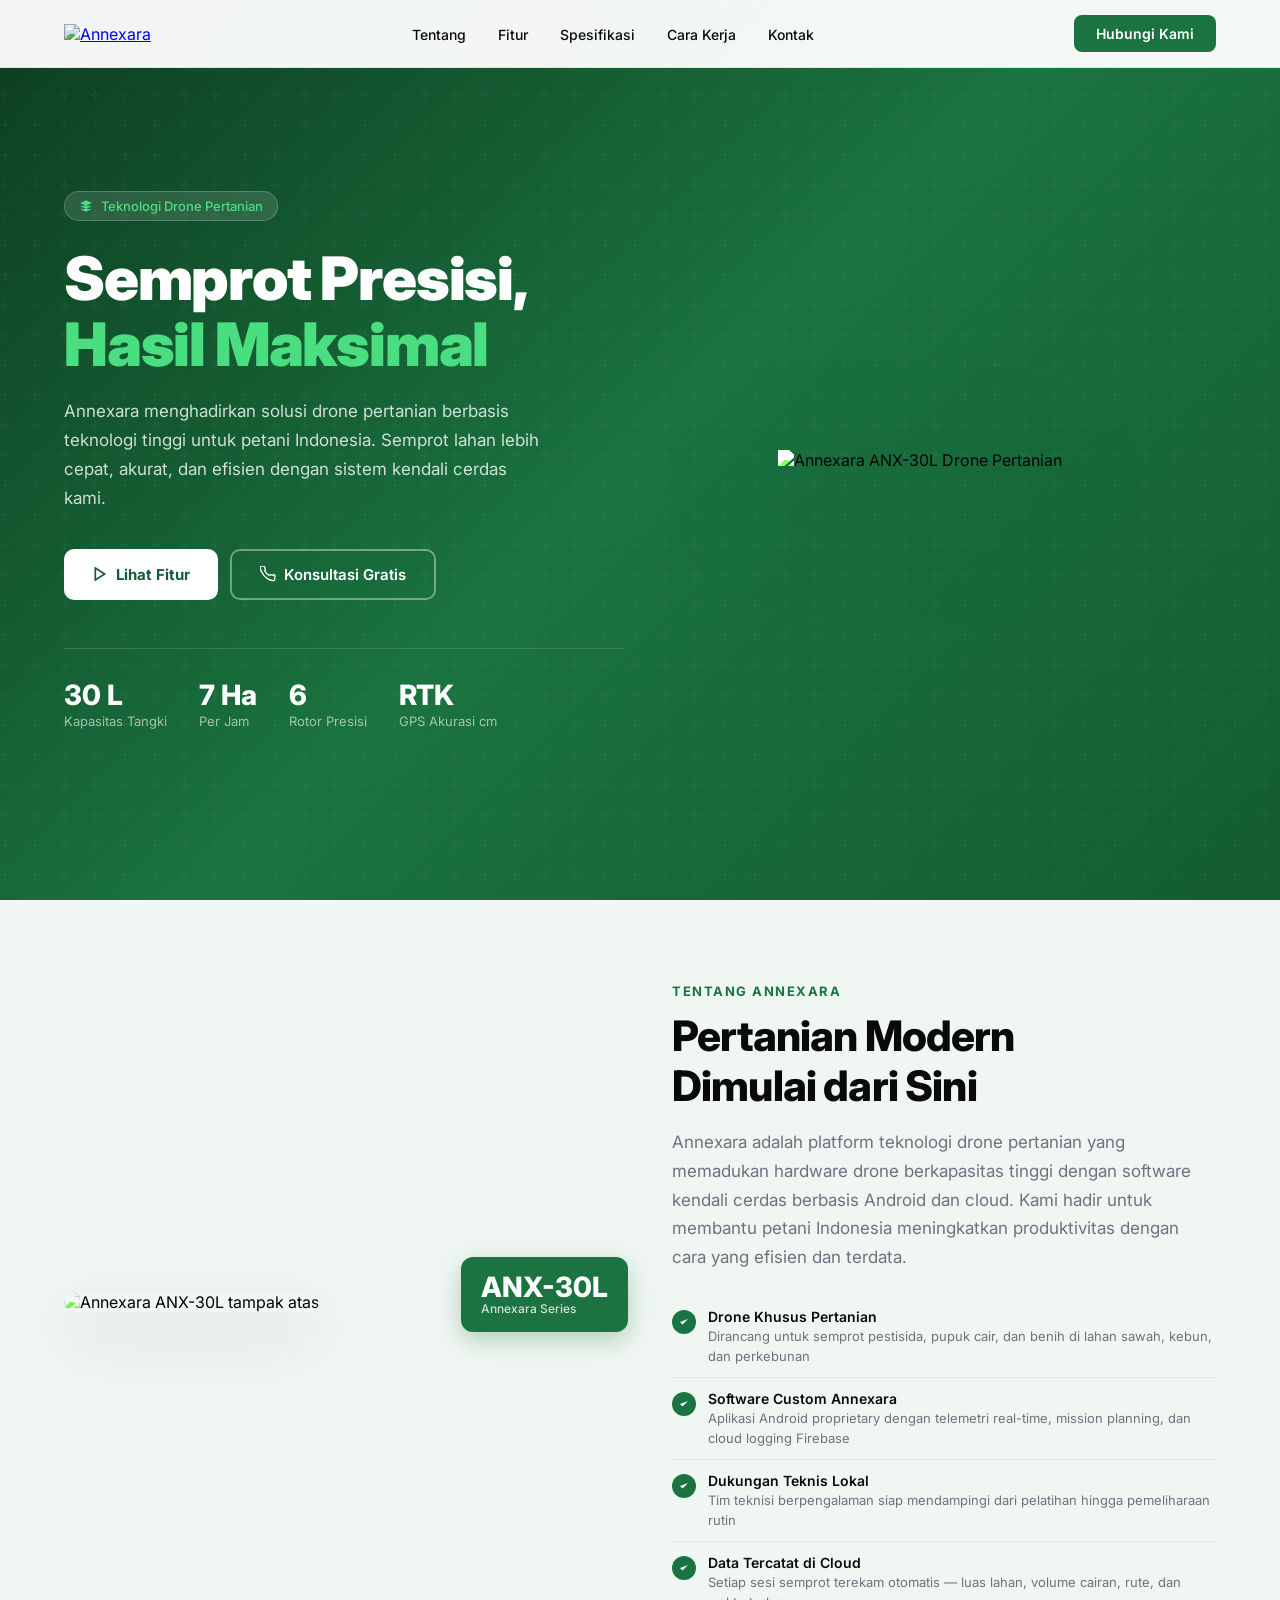
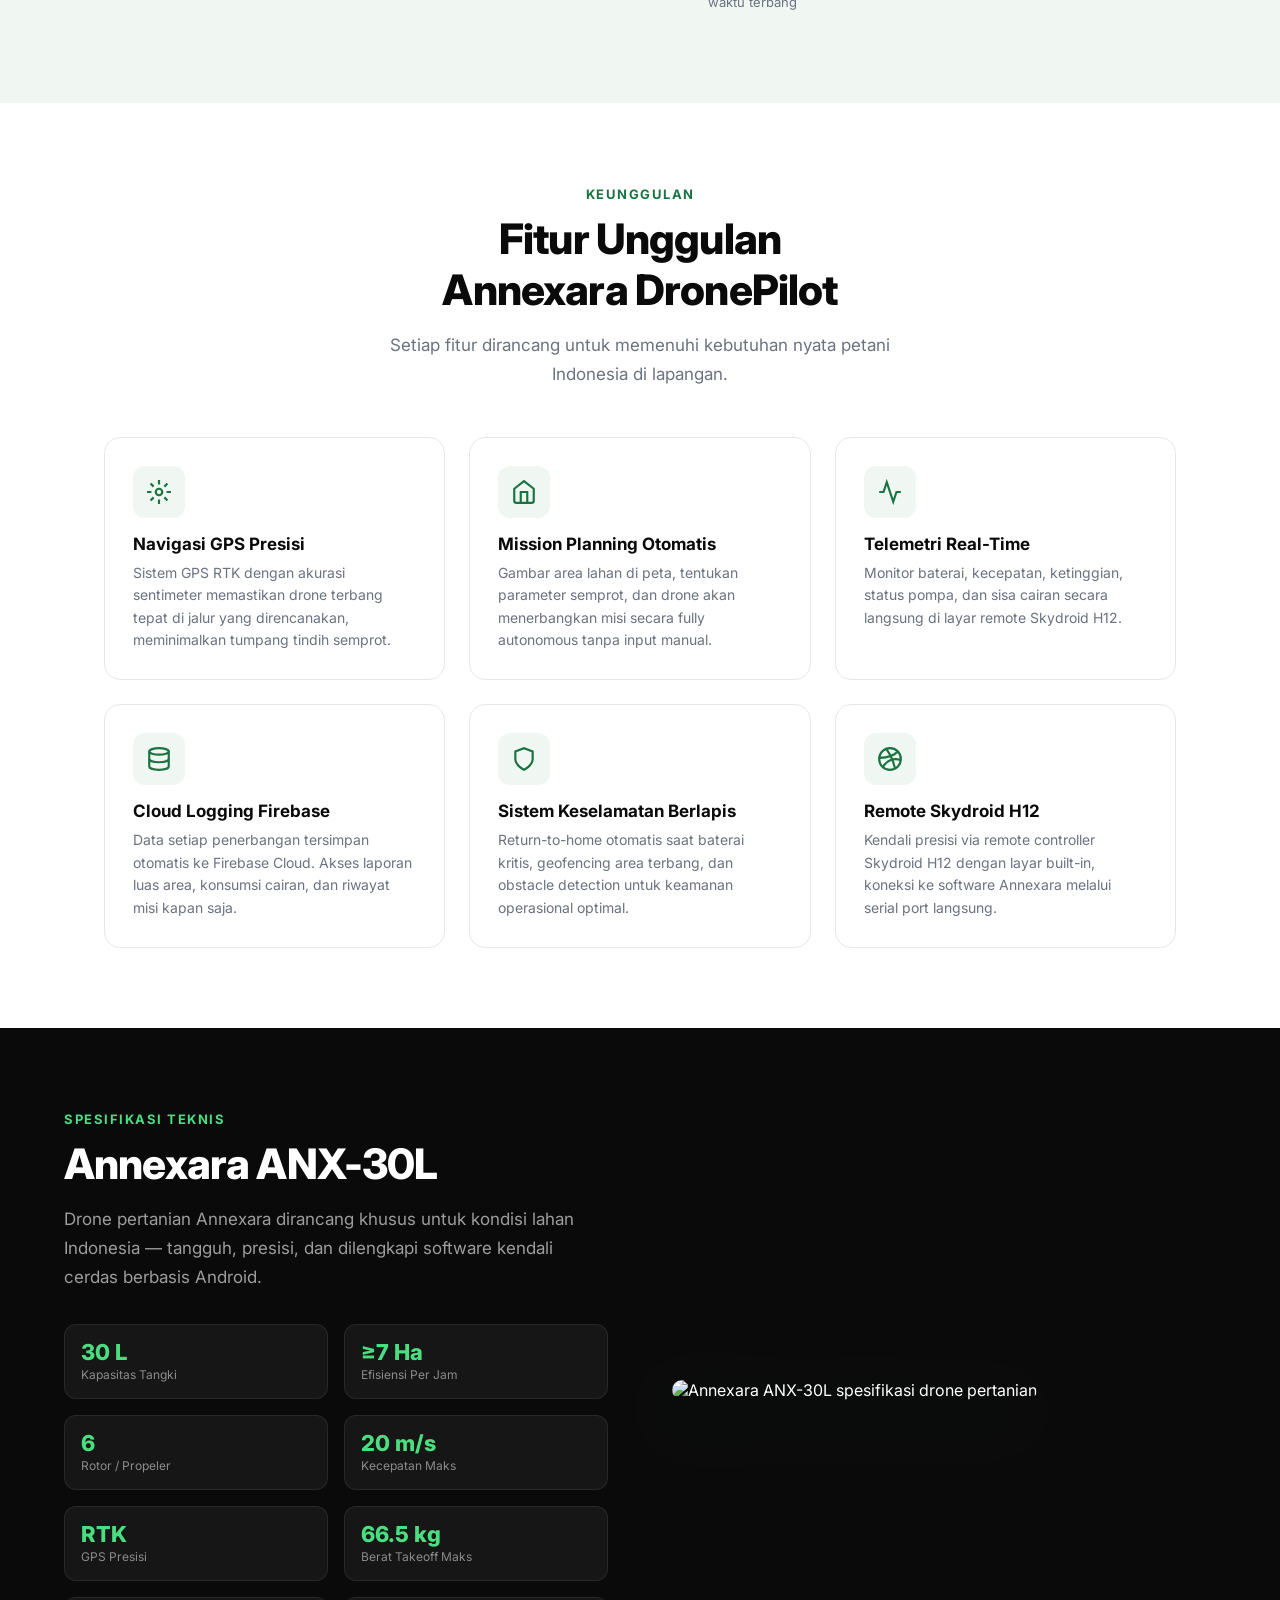
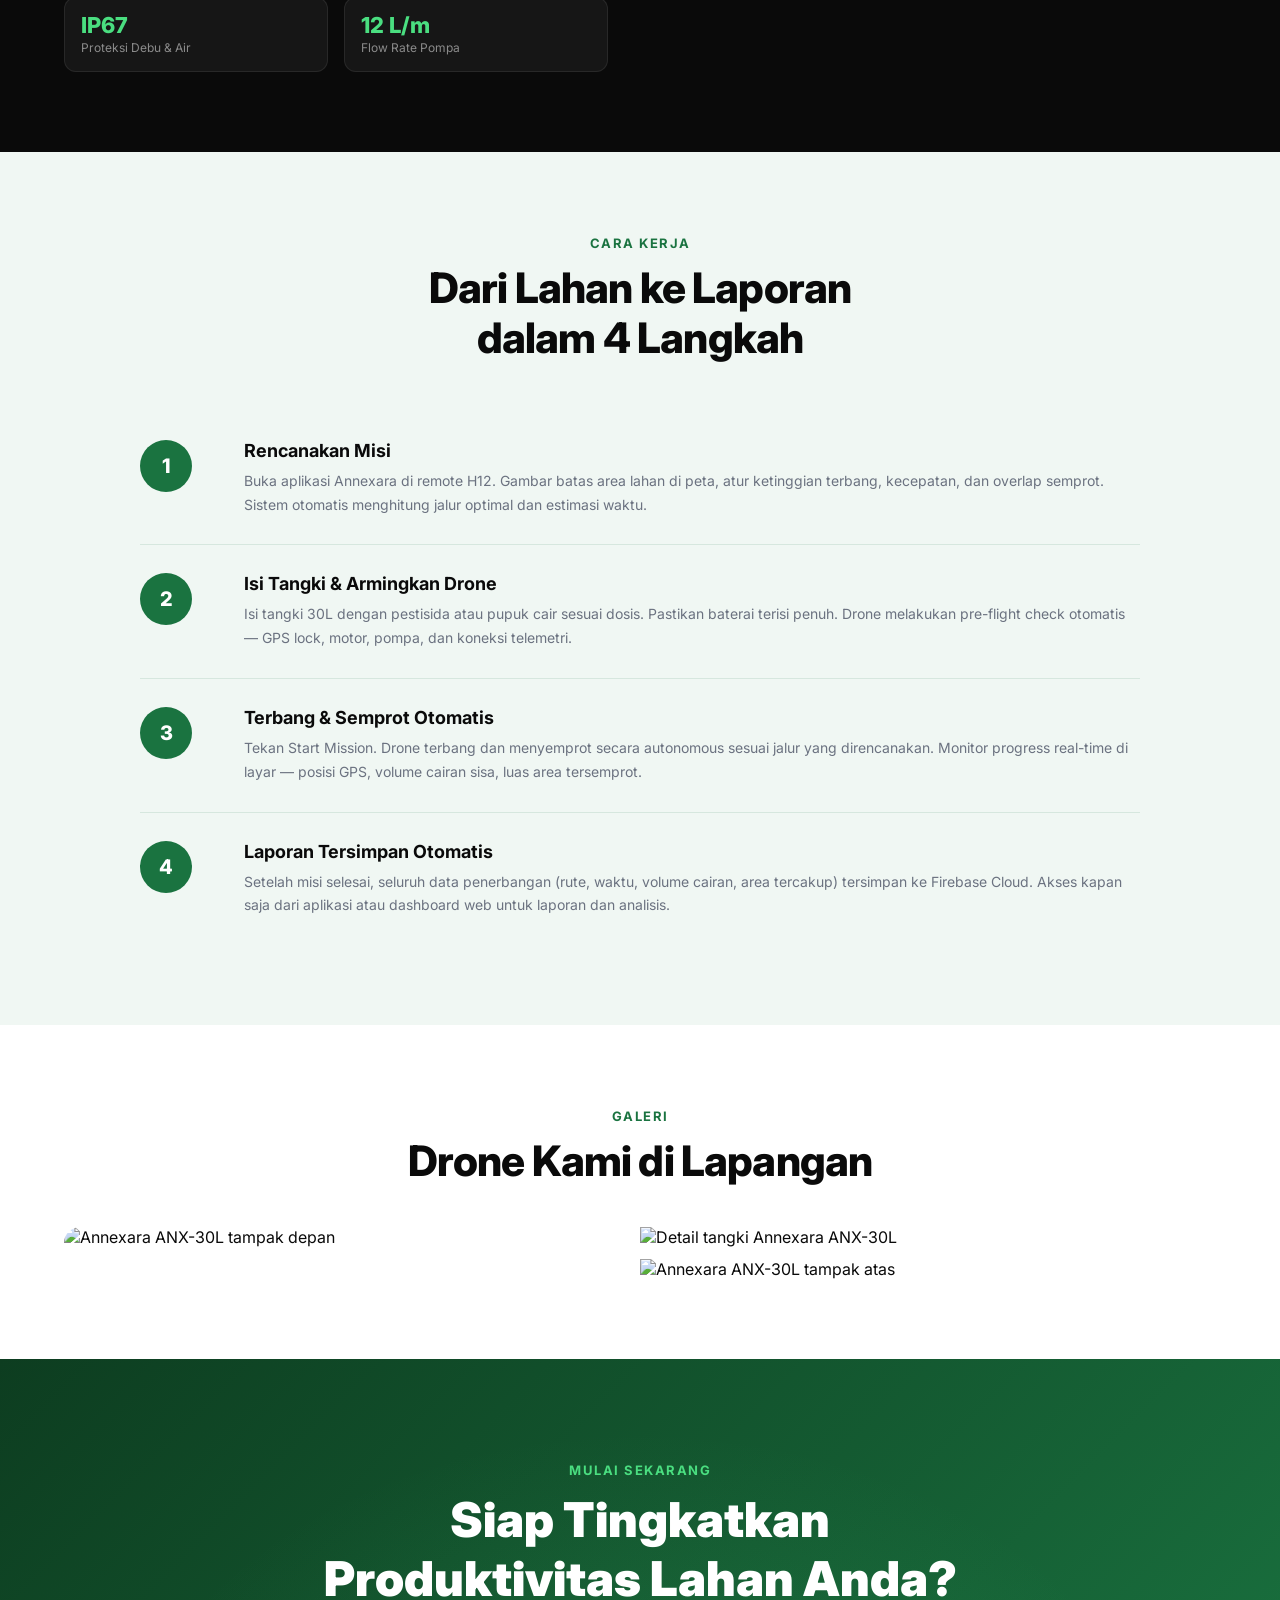
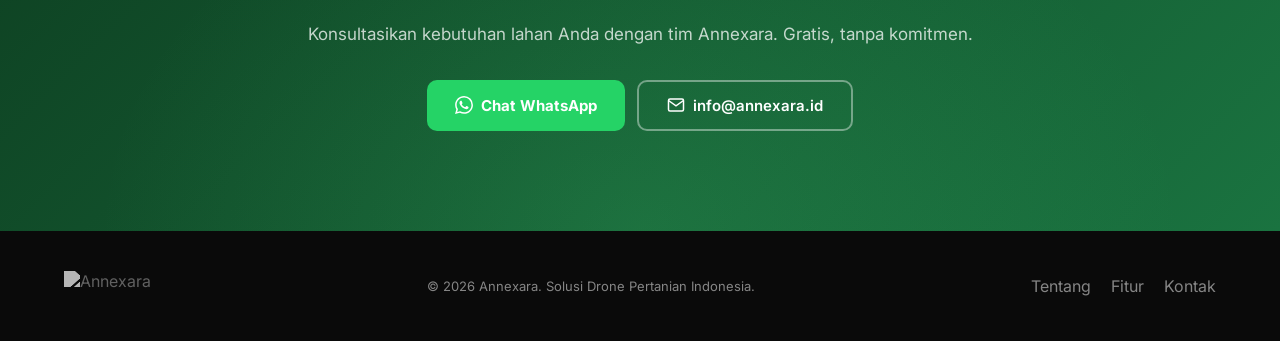
==== index.html @ 17124e2c "Fix nav dark bug, brighten drone image for better blend result" ====
<!DOCTYPE html>
<html lang="id">
<head>
  <meta charset="UTF-8">
  <meta name="viewport" content="width=device-width, initial-scale=1.0">
  <title>Annexara — Drone Pertanian Presisi untuk Indonesia | ANX-30L</title>
  <meta name="description" content="Annexara menyediakan drone pertanian presisi ANX-30L — semprot pestisida & pupuk 7 Ha/jam, GPS RTK akurasi cm, cloud logging otomatis. Solusi modern untuk petani Indonesia.">
  <meta name="keywords" content="drone pertanian, drone semprot, drone agriculture, drone pestisida, drone pupuk, pertanian modern, drone sawah, drone Indonesia, annexara, ANX-30L">
  <meta name="robots" content="index, follow">
  <meta name="author" content="Annexara">
  <link rel="canonical" href="https://annexara.id/">

  <!-- Favicon -->
  <link rel="icon" href="data:image/svg+xml,<svg xmlns='http://www.w3.org/2000/svg' viewBox='0 0 32 32'><rect width='32' height='32' rx='6' fill='%231a7340'/><text x='16' y='23' font-family='sans-serif' font-weight='900' font-size='22' text-anchor='middle' fill='white'>A</text></svg>">
  <link rel="icon" type="image/png" sizes="32x32" href="/assets/favicon-32.png">
  <link rel="icon" type="image/png" sizes="16x16" href="/assets/favicon-16.png">
  <link rel="apple-touch-icon" href="/assets/favicon-180.png">

  <!-- Open Graph -->
  <meta property="og:type" content="website">
  <meta property="og:title" content="Annexara — Drone Pertanian Presisi ANX-30L">
  <meta property="og:description" content="Drone pertanian 30L, semprot 7 Ha/jam, GPS RTK, cloud logging. Solusi semprot presisi untuk petani Indonesia.">
  <meta property="og:image" content="https://annexara.id/assets/drone-front.png">
  <meta property="og:url" content="https://annexara.id/">
  <meta property="og:site_name" content="Annexara">
  <meta property="og:locale" content="id_ID">

  <!-- Twitter Card -->
  <meta name="twitter:card" content="summary_large_image">
  <meta name="twitter:title" content="Annexara — Drone Pertanian Presisi">
  <meta name="twitter:description" content="Drone pertanian 30L, semprot 7 Ha/jam, GPS RTK. Untuk petani Indonesia.">
  <meta name="twitter:image" content="https://annexara.id/assets/drone-front.png">

  <!-- JSON-LD Structured Data -->
  <script type="application/ld+json">
  {
    "@context": "https://schema.org",
    "@graph": [
      {
        "@type": "Organization",
        "@id": "https://annexara.id/#organization",
        "name": "Annexara",
        "url": "https://annexara.id",
        "logo": "https://annexara.id/assets/logo.png",
        "description": "Solusi drone pertanian presisi untuk petani Indonesia",
        "contactPoint": {
          "@type": "ContactPoint",
          "contactType": "customer service",
          "email": "info@annexara.id",
          "availableLanguage": "Indonesian"
        },
        "sameAs": []
      },
      {
        "@type": "WebSite",
        "@id": "https://annexara.id/#website",
        "url": "https://annexara.id",
        "name": "Annexara",
        "publisher": { "@id": "https://annexara.id/#organization" },
        "inLanguage": "id-ID"
      },
      {
        "@type": "Product",
        "name": "Annexara ANX-30L",
        "description": "Drone pertanian presisi kapasitas 30 liter dengan 6 rotor, GPS RTK, sistem semprot otomatis, dan cloud logging berbasis Android",
        "brand": { "@type": "Brand", "name": "Annexara" },
        "image": "https://annexara.id/assets/drone-front.png",
        "category": "Drone Pertanian",
        "offers": {
          "@type": "Offer",
          "availability": "https://schema.org/InStock",
          "priceCurrency": "IDR",
          "seller": { "@id": "https://annexara.id/#organization" }
        }
      }
    ]
  }
  </script>
  <link rel="preconnect" href="https://fonts.googleapis.com">
  <link href="https://fonts.googleapis.com/css2?family=Inter:wght@300;400;500;600;700;800;900&display=swap" rel="stylesheet">
  <style>
    :root {
      --green: #1a7340;
      --green-dark: #145c32;
      --green-light: #4ade80;
      --green-pale: #f0f7f3;
      --black: #0a0a0a;
      --gray: #6b7280;
      --gray-light: #f3f4f6;
      --white: #ffffff;
    }
    * { box-sizing: border-box; margin: 0; padding: 0; }
    html { scroll-behavior: smooth; }
    body { font-family: 'Inter', sans-serif; color: var(--black); background: var(--white); overflow-x: hidden; }

    /* ── NAV ── */
    nav {
      position: fixed; top: 0; left: 0; right: 0; z-index: 100;
      padding: 0 5%;
      display: flex; align-items: center; justify-content: space-between;
      height: 68px;
      background: rgba(255,255,255,0.95);
      backdrop-filter: blur(12px);
      border-bottom: 1px solid rgba(26,115,64,0.1);
      transition: box-shadow 0.3s;
    }
    nav.scrolled { box-shadow: 0 2px 20px rgba(0,0,0,0.08); }
    .nav-logo img { height: 36px; }
    .nav-links { display: flex; gap: 32px; list-style: none; }
    .nav-links a { text-decoration: none; color: var(--black); font-size: 14px; font-weight: 500; transition: color 0.2s; }
    .nav-links a:hover { color: var(--green); }
    .nav-cta {
      background: var(--green); color: var(--white);
      border: none; padding: 10px 22px; border-radius: 8px;
      font-size: 14px; font-weight: 600; cursor: pointer;
      text-decoration: none; transition: background 0.2s, transform 0.1s;
    }
    .nav-cta:hover { background: var(--green-dark); transform: translateY(-1px); }
    .hamburger { display: none; flex-direction: column; gap: 5px; cursor: pointer; z-index: 200; }
    .hamburger span { width: 24px; height: 2px; background: var(--black); border-radius: 2px; transition: 0.3s; }
    .hamburger.open span:nth-child(1) { transform: translateY(7px) rotate(45deg); }
    .hamburger.open span:nth-child(2) { opacity: 0; transform: scaleX(0); }
    .hamburger.open span:nth-child(3) { transform: translateY(-7px) rotate(-45deg); }
    .mobile-menu {
      display: none; position: fixed; top: 68px; left: 0; right: 0;
      background: rgba(255,255,255,0.98); backdrop-filter: blur(12px);
      border-bottom: 1px solid rgba(26,115,64,0.12);
      padding: 16px 5% 24px; z-index: 99;
      box-shadow: 0 8px 24px rgba(0,0,0,0.08);
    }
    .mobile-menu.open { display: block; }
    .mobile-menu ul { list-style: none; display: flex; flex-direction: column; gap: 4px; }
    .mobile-menu ul li a {
      display: block; padding: 12px 0; font-size: 16px; font-weight: 500;
      color: var(--black); text-decoration: none;
      border-bottom: 1px solid rgba(26,115,64,0.08);
      transition: color 0.2s;
    }
    .mobile-menu ul li:last-child a { border-bottom: none; }
    .mobile-menu ul li a:hover { color: var(--green); }
    .mobile-menu .mobile-cta {
      display: block; margin-top: 16px; text-align: center;
      background: var(--green); color: var(--white);
      padding: 13px; border-radius: 10px; font-weight: 700;
      text-decoration: none; font-size: 15px;
    }

    /* ── HERO ── */
    .hero {
      min-height: 100vh;
      background: linear-gradient(135deg, #0d3d20 0%, #1a7340 50%, #145c32 100%);
      display: flex; align-items: center;
      padding: 80px 5% 60px;
      position: relative; overflow: hidden;
    }
    /* Background video/image layer */
    .hero-bg {
      position: absolute; inset: 0; overflow: hidden; z-index: 0;
    }
    .hero-bg video, .hero-bg img {
      width: 100%; height: 100%; object-fit: cover;
    }
    /* Semi-transparent green overlay on top of video */
    .hero-bg::after {
      content: '';
      position: absolute; inset: 0;
      background: linear-gradient(135deg, rgba(13,61,32,0.85) 0%, rgba(26,115,64,0.78) 50%, rgba(20,92,50,0.85) 100%);
    }
    .hero::before {
      content: '';
      position: absolute; inset: 0; z-index: 1;
      background: url("data:image/svg+xml,%3Csvg width='60' height='60' viewBox='0 0 60 60' xmlns='http://www.w3.org/2000/svg'%3E%3Cg fill='none' fill-rule='evenodd'%3E%3Cg fill='%23ffffff' fill-opacity='0.03'%3E%3Cpath d='M36 34v-4h-2v4h-4v2h4v4h2v-4h4v-2h-4zm0-30V0h-2v4h-4v2h4v4h2V6h4V4h-4zM6 34v-4H4v4H0v2h4v4h2v-4h4v-2H6zM6 4V0H4v4H0v2h4v4h2V6h4V4H6z'/%3E%3C/g%3E%3C/g%3E%3C/svg%3E");
    }
    .hero-content { flex: 1; max-width: 560px; z-index: 2; }
    .hero-badge {
      display: inline-flex; align-items: center; gap: 8px;
      background: rgba(255,255,255,0.12); border: 1px solid rgba(255,255,255,0.2);
      padding: 6px 14px; border-radius: 20px;
      color: var(--green-light); font-size: 13px; font-weight: 500;
      margin-bottom: 24px;
    }
    .hero-badge svg { width: 14px; height: 14px; }
    .hero h1 {
      font-size: clamp(36px, 5vw, 60px);
      font-weight: 900; color: var(--white);
      line-height: 1.1; margin-bottom: 20px;
      letter-spacing: -0.02em;
    }
    .hero h1 span { color: var(--green-light); }
    .hero p {
      font-size: 17px; color: rgba(255,255,255,0.8);
      line-height: 1.7; margin-bottom: 36px; max-width: 480px;
    }
    .hero-btns { display: flex; gap: 12px; flex-wrap: wrap; }
    .btn-primary {
      background: var(--white); color: var(--green-dark);
      padding: 14px 28px; border-radius: 10px; font-size: 15px;
      font-weight: 700; text-decoration: none;
      transition: transform 0.2s, box-shadow 0.2s;
      display: inline-flex; align-items: center; gap: 8px;
    }
    .btn-primary:hover { transform: translateY(-2px); box-shadow: 0 8px 24px rgba(0,0,0,0.2); }
    .btn-secondary {
      border: 2px solid rgba(255,255,255,0.4); color: var(--white);
      padding: 14px 28px; border-radius: 10px; font-size: 15px;
      font-weight: 600; text-decoration: none;
      transition: background 0.2s, border-color 0.2s;
      display: inline-flex; align-items: center; gap: 8px;
    }
    .btn-secondary:hover { background: rgba(255,255,255,0.1); border-color: rgba(255,255,255,0.7); }
    .hero-stats {
      display: flex; gap: 32px; margin-top: 48px;
      padding-top: 32px; border-top: 1px solid rgba(255,255,255,0.15);
    }
    .stat-item .num {
      font-size: 28px; font-weight: 800; color: var(--white); line-height: 1;
    }
    .stat-item .label { font-size: 13px; color: rgba(255,255,255,0.6); margin-top: 4px; }
    .hero-image {
      flex: 1; display: flex; align-items: center; justify-content: center;
      position: relative; z-index: 2;
    }
    .hero-image img {
      max-width: 520px; width: 100%;
      filter: brightness(1.6) contrast(1.1) drop-shadow(0 30px 60px rgba(0,0,0,0.5));
      mix-blend-mode: multiply;
      animation: float 4s ease-in-out infinite;
    }
    @keyframes float {
      0%, 100% { transform: translateY(0px); }
      50% { transform: translateY(-16px); }
    }

    /* ── SECTION BASE ── */
    section { padding: 80px 5%; }
    .section-label {
      display: inline-block; color: var(--green); font-size: 13px;
      font-weight: 700; letter-spacing: 1.5px; text-transform: uppercase;
      margin-bottom: 12px;
    }
    .section-title {
      font-size: clamp(28px, 3.5vw, 42px); font-weight: 800;
      line-height: 1.2; letter-spacing: -0.02em; margin-bottom: 16px;
    }
    .section-sub {
      font-size: 17px; color: var(--gray); line-height: 1.7;
      max-width: 560px;
    }
    .text-center { text-align: center; }
    .text-center .section-sub { margin: 0 auto; }

    /* ── ABOUT ── */
    .about { background: var(--green-pale); }
    .about-inner {
      display: grid; grid-template-columns: 1fr 1fr; gap: 64px;
      align-items: center; max-width: 1200px; margin: 0 auto;
    }
    .about-img-wrap { position: relative; }
    .about-img-wrap { position: relative; }
    .about-img-wrap img { width: 100%; border-radius: 16px; box-shadow: 0 24px 64px rgba(0,0,0,0.12); filter: brightness(1.4) contrast(1.1); mix-blend-mode: multiply; }
    .about-badge {
      position: absolute; bottom: -20px; right: -20px;
      background: var(--green); color: var(--white);
      padding: 16px 20px; border-radius: 12px;
      box-shadow: 0 8px 24px rgba(26,115,64,0.3);
    }
    .about-badge .big { font-size: 28px; font-weight: 800; line-height: 1; }
    .about-badge .small { font-size: 12px; font-weight: 500; opacity: 0.8; }
    .about-text .section-sub { margin-bottom: 24px; }
    .about-points { list-style: none; }
    .about-points li {
      display: flex; align-items: flex-start; gap: 12px;
      padding: 12px 0; border-bottom: 1px solid rgba(26,115,64,0.1);
    }
    .about-points li:last-child { border-bottom: none; }
    .about-points .icon {
      width: 24px; height: 24px; background: var(--green);
      border-radius: 50%; display: flex; align-items: center; justify-content: center;
      flex-shrink: 0; margin-top: 2px;
    }
    .about-points .icon svg { width: 12px; height: 12px; fill: var(--white); }
    .about-points strong { font-size: 14px; font-weight: 600; display: block; }
    .about-points span { font-size: 13px; color: var(--gray); }

    /* ── FEATURES ── */
    .features { max-width: 1200px; margin: 0 auto; }
    .features-grid {
      display: grid; grid-template-columns: repeat(3, 1fr); gap: 24px;
      margin-top: 48px;
    }
    .feat-card {
      background: var(--white); border: 1px solid #e5e7eb;
      border-radius: 16px; padding: 28px;
      transition: transform 0.2s, box-shadow 0.2s, border-color 0.2s;
    }
    .feat-card:hover {
      transform: translateY(-4px);
      box-shadow: 0 16px 40px rgba(26,115,64,0.1);
      border-color: var(--green-light);
    }
    .feat-icon {
      width: 52px; height: 52px; background: var(--green-pale);
      border-radius: 12px; display: flex; align-items: center; justify-content: center;
      margin-bottom: 16px;
    }
    .feat-icon svg { width: 26px; height: 26px; }
    .feat-card h3 { font-size: 17px; font-weight: 700; margin-bottom: 8px; }
    .feat-card p { font-size: 14px; color: var(--gray); line-height: 1.6; }

    /* ── SPECS ── */
    .specs { background: var(--black); color: var(--white); }
    .specs-inner {
      display: grid; grid-template-columns: 1fr 1fr; gap: 64px;
      align-items: center; max-width: 1200px; margin: 0 auto;
    }
    .specs .section-title { color: var(--white); }
    .specs .section-sub { color: rgba(255,255,255,0.6); margin-bottom: 32px; }
    .specs-grid { display: grid; grid-template-columns: 1fr 1fr; gap: 16px; }
    .spec-item {
      background: rgba(255,255,255,0.05); border: 1px solid rgba(255,255,255,0.08);
      border-radius: 12px; padding: 16px;
    }
    .spec-item .spec-val {
      font-size: 22px; font-weight: 800; color: var(--green-light); line-height: 1;
    }
    .spec-item .spec-key { font-size: 12px; color: rgba(255,255,255,0.5); margin-top: 4px; }
    .specs-img img {
      width: 100%; border-radius: 16px;
      filter: drop-shadow(0 20px 40px rgba(74,222,128,0.15));
      mix-blend-mode: screen;
    }

    /* ── HOW IT WORKS ── */
    .hiw { background: var(--green-pale); }
    .hiw-inner { max-width: 1000px; margin: 0 auto; }
    .hiw-steps { margin-top: 48px; display: flex; flex-direction: column; gap: 0; }
    .hiw-step {
      display: grid; grid-template-columns: 80px 1fr; gap: 24px;
      align-items: flex-start; padding: 28px 0;
      border-bottom: 1px solid rgba(26,115,64,0.12);
    }
    .hiw-step:last-child { border-bottom: none; }
    .step-num {
      width: 52px; height: 52px; background: var(--green);
      border-radius: 50%; display: flex; align-items: center; justify-content: center;
      font-size: 20px; font-weight: 800; color: var(--white); flex-shrink: 0;
    }
    .hiw-step h3 { font-size: 18px; font-weight: 700; margin-bottom: 8px; }
    .hiw-step p { font-size: 14px; color: var(--gray); line-height: 1.7; }

    /* ── GALLERY ── */
    .gallery-grid {
      display: grid; grid-template-columns: 2fr 1fr 1fr; gap: 12px;
      margin-top: 40px; border-radius: 16px; overflow: hidden;
    }
    .gallery-grid img {
      width: 100%; height: 320px; object-fit: cover;
      transition: transform 0.3s;
    }
    .gallery-grid img:hover { transform: scale(1.02); }
    .gallery-col { display: flex; flex-direction: column; gap: 12px; }
    .gallery-col img { height: 154px; }

    /* ── CTA ── */
    .cta {
      background: linear-gradient(135deg, #0d3d20, #1a7340);
      text-align: center; padding: 100px 5%;
      position: relative; overflow: hidden;
    }
    .cta::after {
      content: '';
      position: absolute; inset: 0;
      background: radial-gradient(ellipse at 50% 100%, rgba(74,222,128,0.15), transparent 60%);
    }
    .cta-inner { position: relative; z-index: 1; }
    .cta h2 { font-size: clamp(28px, 4vw, 48px); font-weight: 900; color: var(--white); margin-bottom: 16px; }
    .cta p { font-size: 17px; color: rgba(255,255,255,0.75); margin-bottom: 36px; }
    .cta-btns { display: flex; gap: 12px; justify-content: center; flex-wrap: wrap; }
    .btn-wa {
      background: #25D366; color: var(--white);
      padding: 14px 28px; border-radius: 10px; font-size: 15px;
      font-weight: 700; text-decoration: none;
      display: inline-flex; align-items: center; gap: 8px;
      transition: transform 0.2s, box-shadow 0.2s;
    }
    .btn-wa:hover { transform: translateY(-2px); box-shadow: 0 8px 24px rgba(37,211,102,0.3); }
    .btn-email {
      background: transparent; border: 2px solid rgba(255,255,255,0.4); color: var(--white);
      padding: 14px 28px; border-radius: 10px; font-size: 15px;
      font-weight: 600; text-decoration: none;
      display: inline-flex; align-items: center; gap: 8px;
      transition: background 0.2s;
    }
    .btn-email:hover { background: rgba(255,255,255,0.1); }

    /* ── FOOTER ── */
    footer {
      background: var(--black); color: rgba(255,255,255,0.5);
      padding: 40px 5%;
      display: flex; align-items: center; justify-content: space-between;
      flex-wrap: wrap; gap: 16px;
    }
    footer img { height: 30px; filter: brightness(0) invert(1); opacity: 0.7; }
    footer p { font-size: 13px; }
    footer a { color: rgba(255,255,255,0.5); text-decoration: none; }
    footer a:hover { color: var(--green-light); }

    /* ── RESPONSIVE ── */
    @media (max-width: 900px) {
      .about-inner, .specs-inner { grid-template-columns: 1fr; gap: 40px; }
      .about-badge { bottom: 12px; right: 12px; }
      .features-grid { grid-template-columns: 1fr 1fr; }
      .hero { flex-direction: column; text-align: center; }
      .hero-content { max-width: 100%; }
      .hero-btns { justify-content: center; }
      .hero-stats { justify-content: center; }
      .hero-image { width: 100%; margin-top: 32px; }
      .gallery-grid { grid-template-columns: 1fr 1fr; }
      .gallery-grid img:first-child { grid-column: 1 / -1; }
      .gallery-col { display: contents; }
    }
    @media (max-width: 640px) {
      .nav-links { display: none; }
      .hamburger { display: flex; }
      .features-grid { grid-template-columns: 1fr; }
      .specs-grid { grid-template-columns: 1fr 1fr; }
      .hero-stats { gap: 20px; flex-wrap: wrap; }
      section { padding: 60px 5%; }
      .gallery-grid { grid-template-columns: 1fr; }
    }
  </style>
</head>
<body>

<!-- NAV -->
<nav id="nav">
  <a href="/" class="nav-logo">
    <img src="/assets/logo.png" alt="Annexara">
  </a>
  <ul class="nav-links">
    <li><a href="#tentang">Tentang</a></li>
    <li><a href="#fitur">Fitur</a></li>
    <li><a href="#spesifikasi">Spesifikasi</a></li>
    <li><a href="#cara-kerja">Cara Kerja</a></li>
    <li><a href="#kontak">Kontak</a></li>
  </ul>
  <a href="#kontak" class="nav-cta">Hubungi Kami</a>
  <div class="hamburger" id="hamburger">
    <span></span><span></span><span></span>
  </div>
</nav>

<!-- MOBILE MENU -->
<div class="mobile-menu" id="mobileMenu">
  <ul>
    <li><a href="#tentang" class="mobile-link">Tentang</a></li>
    <li><a href="#fitur" class="mobile-link">Fitur</a></li>
    <li><a href="#spesifikasi" class="mobile-link">Spesifikasi</a></li>
    <li><a href="#cara-kerja" class="mobile-link">Cara Kerja</a></li>
    <li><a href="#kontak" class="mobile-link">Kontak</a></li>
  </ul>
  <a href="#kontak" class="mobile-cta mobile-link">Hubungi Kami</a>
</div>

<!-- HERO -->
<section class="hero" id="home">
  <!-- Ganti src dengan video/foto lahan dari tim (bg-field.mp4 / bg-field.jpg) -->
  <div class="hero-bg">
    <video autoplay muted loop playsinline poster="/assets/bg-field.jpg">
      <source src="/assets/bg-field.mp4" type="video/mp4">
    </video>
  </div>
  <div class="hero-content">
    <div class="hero-badge">
      <svg viewBox="0 0 24 24" fill="currentColor"><path d="M12 2L2 7l10 5 10-5-10-5zM2 17l10 5 10-5M2 12l10 5 10-5"/></svg>
      Teknologi Drone Pertanian
    </div>
    <h1>Semprot Presisi,<br><span>Hasil Maksimal</span></h1>
    <p>Annexara menghadirkan solusi drone pertanian berbasis teknologi tinggi untuk petani Indonesia. Semprot lahan lebih cepat, akurat, dan efisien dengan sistem kendali cerdas kami.</p>
    <div class="hero-btns">
      <a href="#fitur" class="btn-primary">
        <svg width="16" height="16" viewBox="0 0 24 24" fill="none" stroke="currentColor" stroke-width="2.5"><path d="M5 3l14 9-14 9V3z"/></svg>
        Lihat Fitur
      </a>
      <a href="#kontak" class="btn-secondary">
        <svg width="16" height="16" viewBox="0 0 24 24" fill="none" stroke="currentColor" stroke-width="2"><path d="M22 16.92v3a2 2 0 01-2.18 2 19.79 19.79 0 01-8.63-3.07A19.5 19.5 0 013.07 9.81 19.79 19.79 0 01.12 1.16 2 2 0 012.1.12h3a2 2 0 012 1.72c.127.96.361 1.903.7 2.81a2 2 0 01-.45 2.11L6.91 7.18a16 16 0 006.86 6.86l.44-.44a2 2 0 012.11-.45c.907.339 1.85.573 2.81.7A2 2 0 0122 16.92z"/></svg>
        Konsultasi Gratis
      </a>
    </div>
    <div class="hero-stats">
      <div class="stat-item"><div class="num">30 L</div><div class="label">Kapasitas Tangki</div></div>
      <div class="stat-item"><div class="num">7 Ha</div><div class="label">Per Jam</div></div>
      <div class="stat-item"><div class="num">6</div><div class="label">Rotor Presisi</div></div>
      <div class="stat-item"><div class="num">RTK</div><div class="label">GPS Akurasi cm</div></div>
    </div>
  </div>
  <div class="hero-image">
    <picture>
      <source srcset="/assets/drone-front.webp" type="image/webp">
      <img src="/assets/drone-front.png" alt="Annexara ANX-30L Drone Pertanian" width="520" height="390" loading="eager">
    </picture>
  </div>
</section>

<!-- ABOUT -->
<section class="about" id="tentang">
  <div class="about-inner">
    <div class="about-img-wrap">
      <picture>
        <source srcset="/assets/drone-top.webp" type="image/webp">
        <img src="/assets/drone-top.png" alt="Annexara ANX-30L tampak atas" width="600" height="450" loading="lazy">
      </picture>
      <div class="about-badge">
        <div class="big">ANX-30L</div>
        <div class="small">Annexara Series</div>
      </div>
    </div>
    <div class="about-text">
      <span class="section-label">Tentang Annexara</span>
      <h2 class="section-title">Pertanian Modern<br>Dimulai dari Sini</h2>
      <p class="section-sub">Annexara adalah platform teknologi drone pertanian yang memadukan hardware drone berkapasitas tinggi dengan software kendali cerdas berbasis Android dan cloud. Kami hadir untuk membantu petani Indonesia meningkatkan produktivitas dengan cara yang efisien dan terdata.</p>
      <ul class="about-points">
        <li>
          <div class="icon"><svg viewBox="0 0 12 12"><path d="M10 3L4.5 8.5 2 6"/></svg></div>
          <div><strong>Drone Khusus Pertanian</strong><span>Dirancang untuk semprot pestisida, pupuk cair, dan benih di lahan sawah, kebun, dan perkebunan</span></div>
        </li>
        <li>
          <div class="icon"><svg viewBox="0 0 12 12"><path d="M10 3L4.5 8.5 2 6"/></svg></div>
          <div><strong>Software Custom Annexara</strong><span>Aplikasi Android proprietary dengan telemetri real-time, mission planning, dan cloud logging Firebase</span></div>
        </li>
        <li>
          <div class="icon"><svg viewBox="0 0 12 12"><path d="M10 3L4.5 8.5 2 6"/></svg></div>
          <div><strong>Dukungan Teknis Lokal</strong><span>Tim teknisi berpengalaman siap mendampingi dari pelatihan hingga pemeliharaan rutin</span></div>
        </li>
        <li>
          <div class="icon"><svg viewBox="0 0 12 12"><path d="M10 3L4.5 8.5 2 6"/></svg></div>
          <div><strong>Data Tercatat di Cloud</strong><span>Setiap sesi semprot terekam otomatis — luas lahan, volume cairan, rute, dan waktu terbang</span></div>
        </li>
      </ul>
    </div>
  </div>
</section>

<!-- FEATURES -->
<section id="fitur" style="max-width: 1200px; margin: 0 auto; padding: 80px 5%;">
  <div class="text-center">
    <span class="section-label">Keunggulan</span>
    <h2 class="section-title">Fitur Unggulan<br>Annexara DronePilot</h2>
    <p class="section-sub">Setiap fitur dirancang untuk memenuhi kebutuhan nyata petani Indonesia di lapangan.</p>
  </div>
  <div class="features-grid">
    <div class="feat-card">
      <div class="feat-icon">
        <svg viewBox="0 0 24 24" fill="none" stroke="#1a7340" stroke-width="2"><circle cx="12" cy="12" r="3"/><path d="M12 1v4M12 19v4M4.22 4.22l2.83 2.83M16.95 16.95l2.83 2.83M1 12h4M19 12h4M4.22 19.78l2.83-2.83M16.95 7.05l2.83-2.83"/></svg>
      </div>
      <h3>Navigasi GPS Presisi</h3>
      <p>Sistem GPS RTK dengan akurasi sentimeter memastikan drone terbang tepat di jalur yang direncanakan, meminimalkan tumpang tindih semprot.</p>
    </div>
    <div class="feat-card">
      <div class="feat-icon">
        <svg viewBox="0 0 24 24" fill="none" stroke="#1a7340" stroke-width="2"><path d="M3 9l9-7 9 7v11a2 2 0 01-2 2H5a2 2 0 01-2-2z"/><polyline points="9 22 9 12 15 12 15 22"/></svg>
      </div>
      <h3>Mission Planning Otomatis</h3>
      <p>Gambar area lahan di peta, tentukan parameter semprot, dan drone akan menerbangkan misi secara fully autonomous tanpa input manual.</p>
    </div>
    <div class="feat-card">
      <div class="feat-icon">
        <svg viewBox="0 0 24 24" fill="none" stroke="#1a7340" stroke-width="2"><path d="M22 12h-4l-3 9L9 3l-3 9H2"/></svg>
      </div>
      <h3>Telemetri Real-Time</h3>
      <p>Monitor baterai, kecepatan, ketinggian, status pompa, dan sisa cairan secara langsung di layar remote Skydroid H12.</p>
    </div>
    <div class="feat-card">
      <div class="feat-icon">
        <svg viewBox="0 0 24 24" fill="none" stroke="#1a7340" stroke-width="2"><ellipse cx="12" cy="5" rx="9" ry="3"/><path d="M21 12c0 1.66-4 3-9 3s-9-1.34-9-3"/><path d="M3 5v14c0 1.66 4 3 9 3s9-1.34 9-3V5"/></svg>
      </div>
      <h3>Cloud Logging Firebase</h3>
      <p>Data setiap penerbangan tersimpan otomatis ke Firebase Cloud. Akses laporan luas area, konsumsi cairan, dan riwayat misi kapan saja.</p>
    </div>
    <div class="feat-card">
      <div class="feat-icon">
        <svg viewBox="0 0 24 24" fill="none" stroke="#1a7340" stroke-width="2"><path d="M12 22s8-4 8-10V5l-8-3-8 3v7c0 6 8 10 8 10z"/></svg>
      </div>
      <h3>Sistem Keselamatan Berlapis</h3>
      <p>Return-to-home otomatis saat baterai kritis, geofencing area terbang, dan obstacle detection untuk keamanan operasional optimal.</p>
    </div>
    <div class="feat-card">
      <div class="feat-icon">
        <svg viewBox="0 0 24 24" fill="none" stroke="#1a7340" stroke-width="2"><circle cx="12" cy="12" r="10"/><path d="M8.56 2.75c4.37 6.03 6.02 9.42 8.03 17.72m2.54-15.38c-3.72 4.35-8.94 5.66-16.88 5.85m19.5 1.9c-3.5-.93-6.63-.82-8.94 0-2.58.92-5.01 2.86-7.44 6.32"/></svg>
      </div>
      <h3>Remote Skydroid H12</h3>
      <p>Kendali presisi via remote controller Skydroid H12 dengan layar built-in, koneksi ke software Annexara melalui serial port langsung.</p>
    </div>
  </div>
</section>

<!-- SPECS -->
<section class="specs" id="spesifikasi">
  <div class="specs-inner">
    <div>
      <span class="section-label" style="color: var(--green-light);">Spesifikasi Teknis</span>
      <h2 class="section-title">Annexara ANX-30L</h2>
      <p class="section-sub">Drone pertanian Annexara dirancang khusus untuk kondisi lahan Indonesia — tangguh, presisi, dan dilengkapi software kendali cerdas berbasis Android.</p>
      <div class="specs-grid">
        <div class="spec-item">
          <div class="spec-val">30 L</div>
          <div class="spec-key">Kapasitas Tangki</div>
        </div>
        <div class="spec-item">
          <div class="spec-val">≥7 Ha</div>
          <div class="spec-key">Efisiensi Per Jam</div>
        </div>
        <div class="spec-item">
          <div class="spec-val">6</div>
          <div class="spec-key">Rotor / Propeler</div>
        </div>
        <div class="spec-item">
          <div class="spec-val">20 m/s</div>
          <div class="spec-key">Kecepatan Maks</div>
        </div>
        <div class="spec-item">
          <div class="spec-val">RTK</div>
          <div class="spec-key">GPS Presisi</div>
        </div>
        <div class="spec-item">
          <div class="spec-val">66.5 kg</div>
          <div class="spec-key">Berat Takeoff Maks</div>
        </div>
        <div class="spec-item">
          <div class="spec-val">IP67</div>
          <div class="spec-key">Proteksi Debu &amp; Air</div>
        </div>
        <div class="spec-item">
          <div class="spec-val">12 L/m</div>
          <div class="spec-key">Flow Rate Pompa</div>
        </div>
      </div>
    </div>
    <div class="specs-img">
      <picture>
        <source srcset="/assets/drone-side.webp" type="image/webp">
        <img src="/assets/drone-side.png" alt="Annexara ANX-30L spesifikasi drone pertanian" loading="lazy">
      </picture>
    </div>
  </div>
</section>

<!-- HOW IT WORKS -->
<section class="hiw" id="cara-kerja">
  <div class="hiw-inner">
    <div class="text-center">
      <span class="section-label">Cara Kerja</span>
      <h2 class="section-title">Dari Lahan ke Laporan<br>dalam 4 Langkah</h2>
    </div>
    <div class="hiw-steps">
      <div class="hiw-step">
        <div class="step-num">1</div>
        <div>
          <h3>Rencanakan Misi</h3>
          <p>Buka aplikasi Annexara di remote H12. Gambar batas area lahan di peta, atur ketinggian terbang, kecepatan, dan overlap semprot. Sistem otomatis menghitung jalur optimal dan estimasi waktu.</p>
        </div>
      </div>
      <div class="hiw-step">
        <div class="step-num">2</div>
        <div>
          <h3>Isi Tangki &amp; Armingkan Drone</h3>
          <p>Isi tangki 30L dengan pestisida atau pupuk cair sesuai dosis. Pastikan baterai terisi penuh. Drone melakukan pre-flight check otomatis — GPS lock, motor, pompa, dan koneksi telemetri.</p>
        </div>
      </div>
      <div class="hiw-step">
        <div class="step-num">3</div>
        <div>
          <h3>Terbang &amp; Semprot Otomatis</h3>
          <p>Tekan Start Mission. Drone terbang dan menyemprot secara autonomous sesuai jalur yang direncanakan. Monitor progress real-time di layar — posisi GPS, volume cairan sisa, luas area tersemprot.</p>
        </div>
      </div>
      <div class="hiw-step">
        <div class="step-num">4</div>
        <div>
          <h3>Laporan Tersimpan Otomatis</h3>
          <p>Setelah misi selesai, seluruh data penerbangan (rute, waktu, volume cairan, area tercakup) tersimpan ke Firebase Cloud. Akses kapan saja dari aplikasi atau dashboard web untuk laporan dan analisis.</p>
        </div>
      </div>
    </div>
  </div>
</section>

<!-- GALLERY -->
<section id="galeri" style="padding: 80px 5%;">
  <div class="text-center">
    <span class="section-label">Galeri</span>
    <h2 class="section-title">Drone Kami di Lapangan</h2>
  </div>
  <div class="gallery-grid">
    <picture>
      <source srcset="/assets/drone-front.webp" type="image/webp">
      <img src="/assets/drone-front.png" alt="Annexara ANX-30L tampak depan" loading="lazy">
    </picture>
    <div class="gallery-col">
      <picture>
        <source srcset="/assets/drone-close.webp" type="image/webp">
        <img src="/assets/drone-close.png" alt="Detail tangki Annexara ANX-30L" loading="lazy">
      </picture>
      <picture>
        <source srcset="/assets/drone-top.webp" type="image/webp">
        <img src="/assets/drone-top.png" alt="Annexara ANX-30L tampak atas" loading="lazy">
      </picture>
    </div>
  </div>
</section>

<!-- CTA -->
<section class="cta" id="kontak">
  <div class="cta-inner">
    <span class="section-label" style="color: var(--green-light);">Mulai Sekarang</span>
    <h2>Siap Tingkatkan<br>Produktivitas Lahan Anda?</h2>
    <p>Konsultasikan kebutuhan lahan Anda dengan tim Annexara. Gratis, tanpa komitmen.</p>
    <div class="cta-btns">
      <a href="https://wa.me/6281234567890?text=Halo%20Annexara%2C%20saya%20tertarik%20dengan%20layanan%20drone%20pertanian" class="btn-wa" target="_blank" rel="noopener">
        <svg width="18" height="18" viewBox="0 0 24 24" fill="currentColor"><path d="M17.472 14.382c-.297-.149-1.758-.867-2.03-.967-.273-.099-.471-.148-.67.15-.197.297-.767.966-.94 1.164-.173.199-.347.223-.644.075-.297-.15-1.255-.463-2.39-1.475-.883-.788-1.48-1.761-1.653-2.059-.173-.297-.018-.458.13-.606.134-.133.298-.347.446-.52.149-.174.198-.298.298-.497.099-.198.05-.371-.025-.52-.075-.149-.669-1.612-.916-2.207-.242-.579-.487-.5-.669-.51-.173-.008-.371-.01-.57-.01-.198 0-.52.074-.792.372-.272.297-1.04 1.016-1.04 2.479 0 1.462 1.065 2.875 1.213 3.074.149.198 2.096 3.2 5.077 4.487.709.306 1.262.489 1.694.625.712.227 1.36.195 1.871.118.571-.085 1.758-.719 2.006-1.413.248-.694.248-1.289.173-1.413-.074-.124-.272-.198-.57-.347m-5.421 7.403h-.004a9.87 9.87 0 01-5.031-1.378l-.361-.214-3.741.982.998-3.648-.235-.374a9.86 9.86 0 01-1.51-5.26c.001-5.45 4.436-9.884 9.888-9.884 2.64 0 5.122 1.03 6.988 2.898a9.825 9.825 0 012.893 6.994c-.003 5.45-4.437 9.884-9.885 9.884m8.413-18.297A11.815 11.815 0 0012.05 0C5.495 0 .16 5.335.157 11.892c0 2.096.547 4.142 1.588 5.945L.057 24l6.305-1.654a11.882 11.882 0 005.683 1.448h.005c6.554 0 11.89-5.335 11.893-11.893a11.821 11.821 0 00-3.48-8.413z"/></svg>
        Chat WhatsApp
      </a>
      <a href="mailto:info@annexara.id" class="btn-email">
        <svg width="18" height="18" viewBox="0 0 24 24" fill="none" stroke="currentColor" stroke-width="2"><path d="M4 4h16c1.1 0 2 .9 2 2v12c0 1.1-.9 2-2 2H4c-1.1 0-2-.9-2-2V6c0-1.1.9-2 2-2z"/><polyline points="22,6 12,13 2,6"/></svg>
        info@annexara.id
      </a>
    </div>
  </div>
</section>

<!-- FOOTER -->
<footer>
  <img src="/assets/logo.png" alt="Annexara">
  <p>© 2026 Annexara. Solusi Drone Pertanian Indonesia.</p>
  <div style="display:flex; gap:20px;">
    <a href="#tentang">Tentang</a>
    <a href="#fitur">Fitur</a>
    <a href="#kontak">Kontak</a>
  </div>
</footer>

<script>
  // Navbar scroll effect
  const nav = document.getElementById('nav');
  window.addEventListener('scroll', () => {
    nav.classList.toggle('scrolled', window.scrollY > 20);
  });

  // Hamburger menu toggle
  const hamburger = document.getElementById('hamburger');
  const mobileMenu = document.getElementById('mobileMenu');
  hamburger.addEventListener('click', () => {
    hamburger.classList.toggle('open');
    mobileMenu.classList.toggle('open');
  });

  // Smooth scroll + close mobile menu on link click
  document.querySelectorAll('a[href^="#"]').forEach(a => {
    a.addEventListener('click', e => {
      const target = document.querySelector(a.getAttribute('href'));
      if (target) {
        e.preventDefault();
        hamburger.classList.remove('open');
        mobileMenu.classList.remove('open');
        target.scrollIntoView({ behavior: 'smooth', block: 'start' });
      }
    });
  });

  // Simple intersection observer for fade-in
  const observer = new IntersectionObserver(entries => {
    entries.forEach(entry => {
      if (entry.isIntersecting) {
        entry.target.style.opacity = '1';
        entry.target.style.transform = 'translateY(0)';
      }
    });
  }, { threshold: 0.1 });

  document.querySelectorAll('.feat-card, .hiw-step, .spec-item').forEach(el => {
    el.style.opacity = '0';
    el.style.transform = 'translateY(20px)';
    el.style.transition = 'opacity 0.5s ease, transform 0.5s ease';
    observer.observe(el);
  });
</script>
</body>
</html>
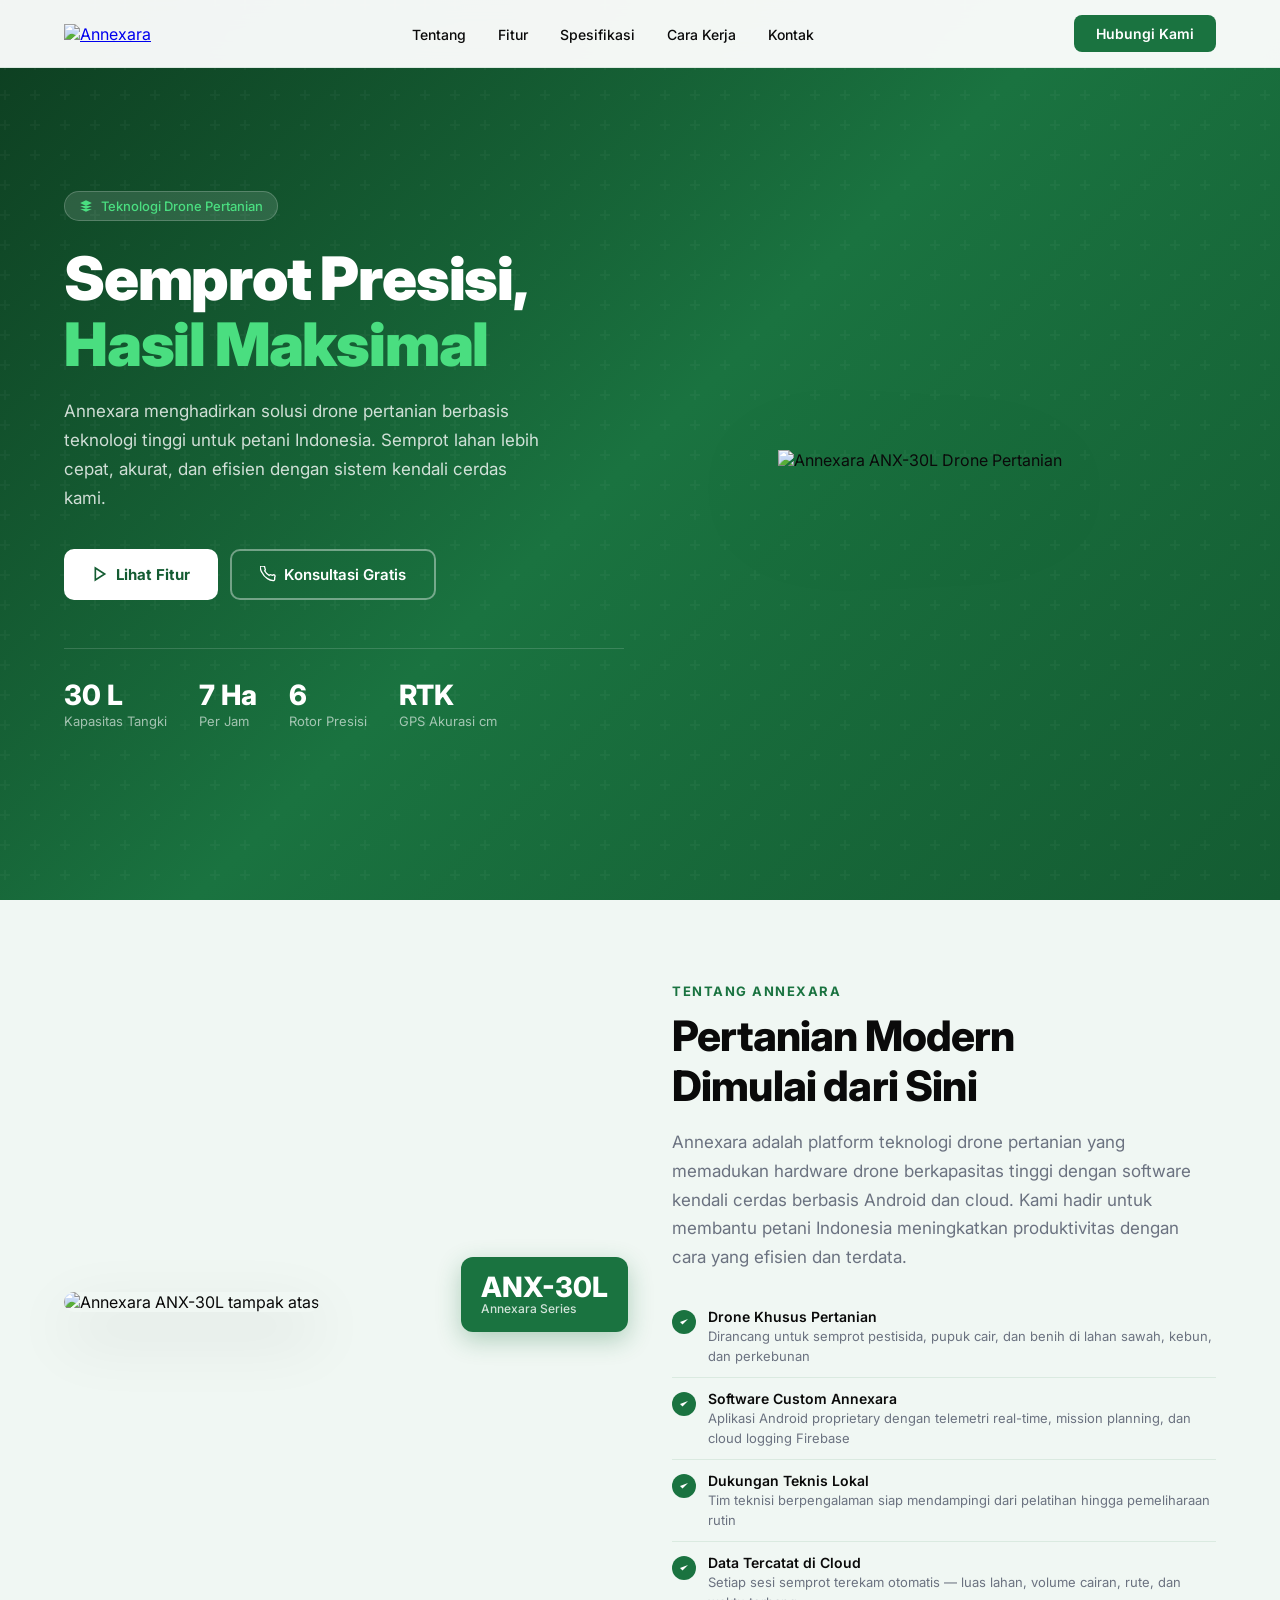
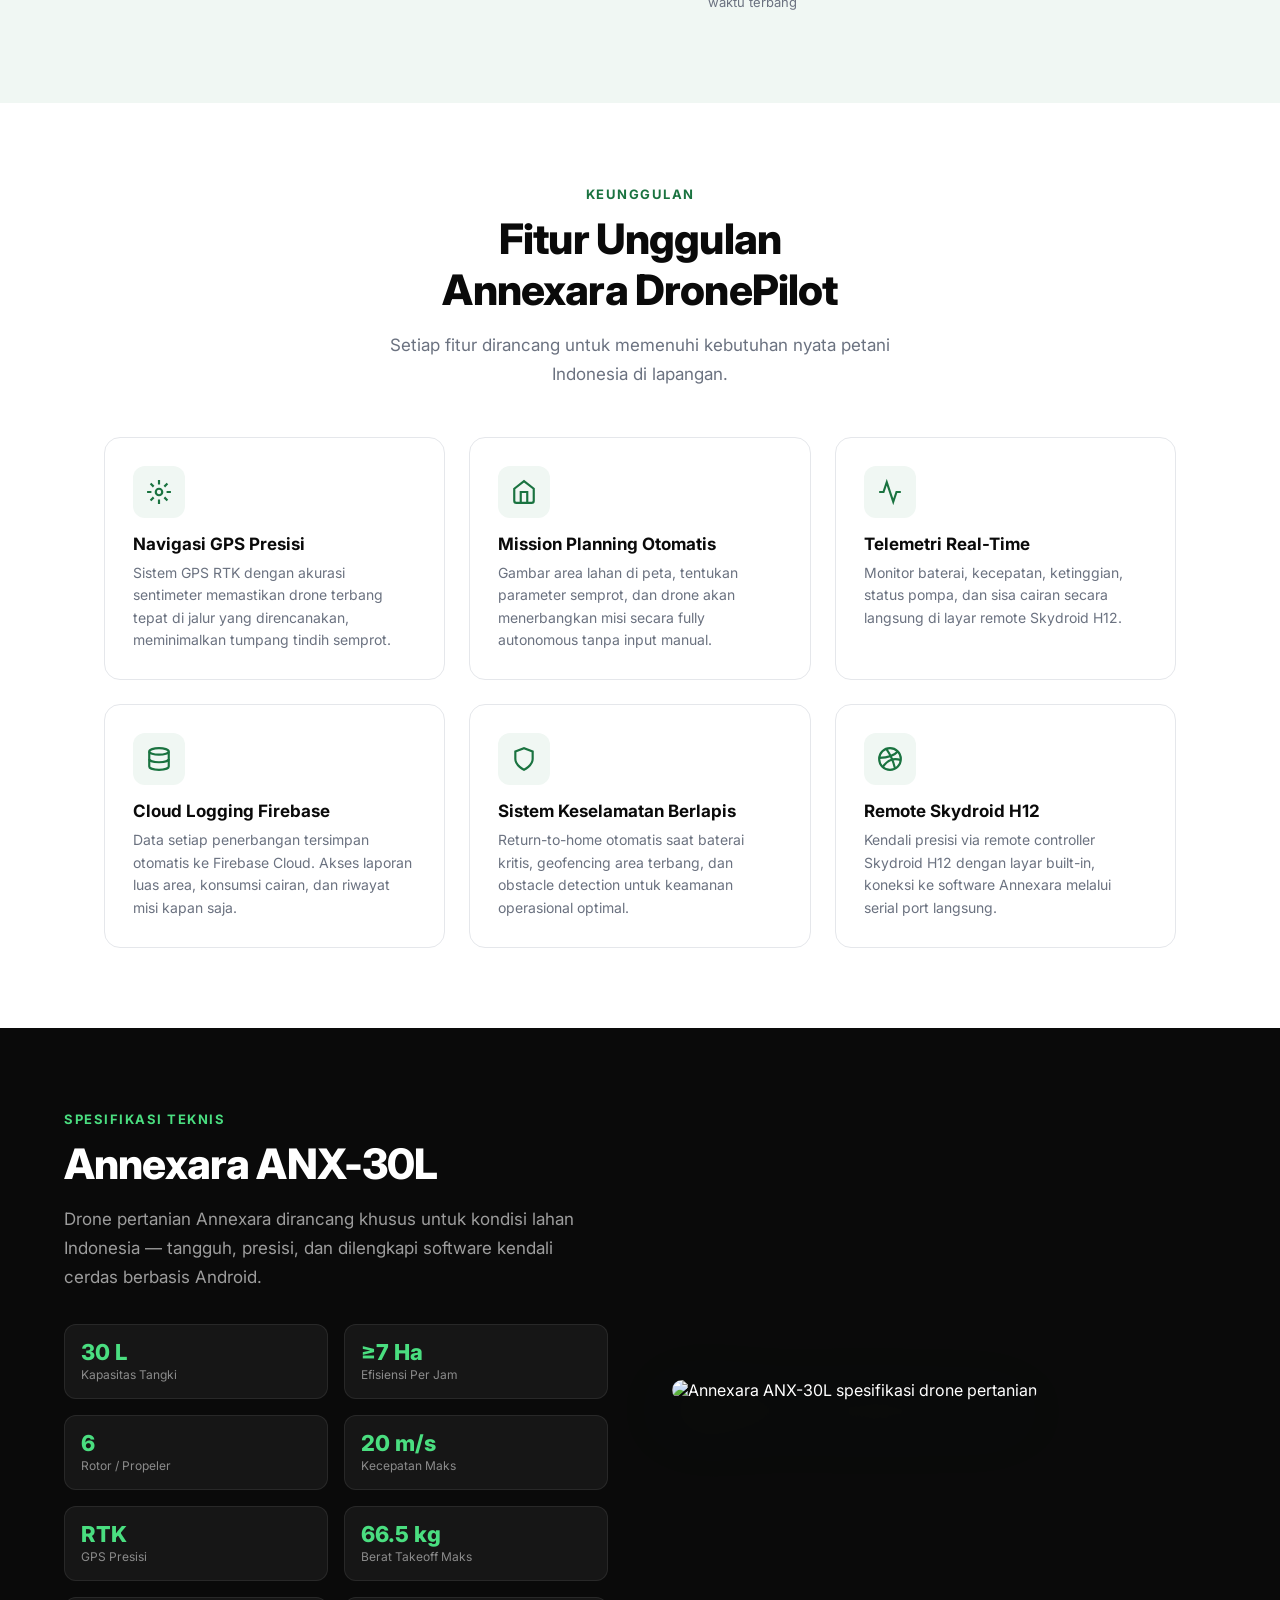
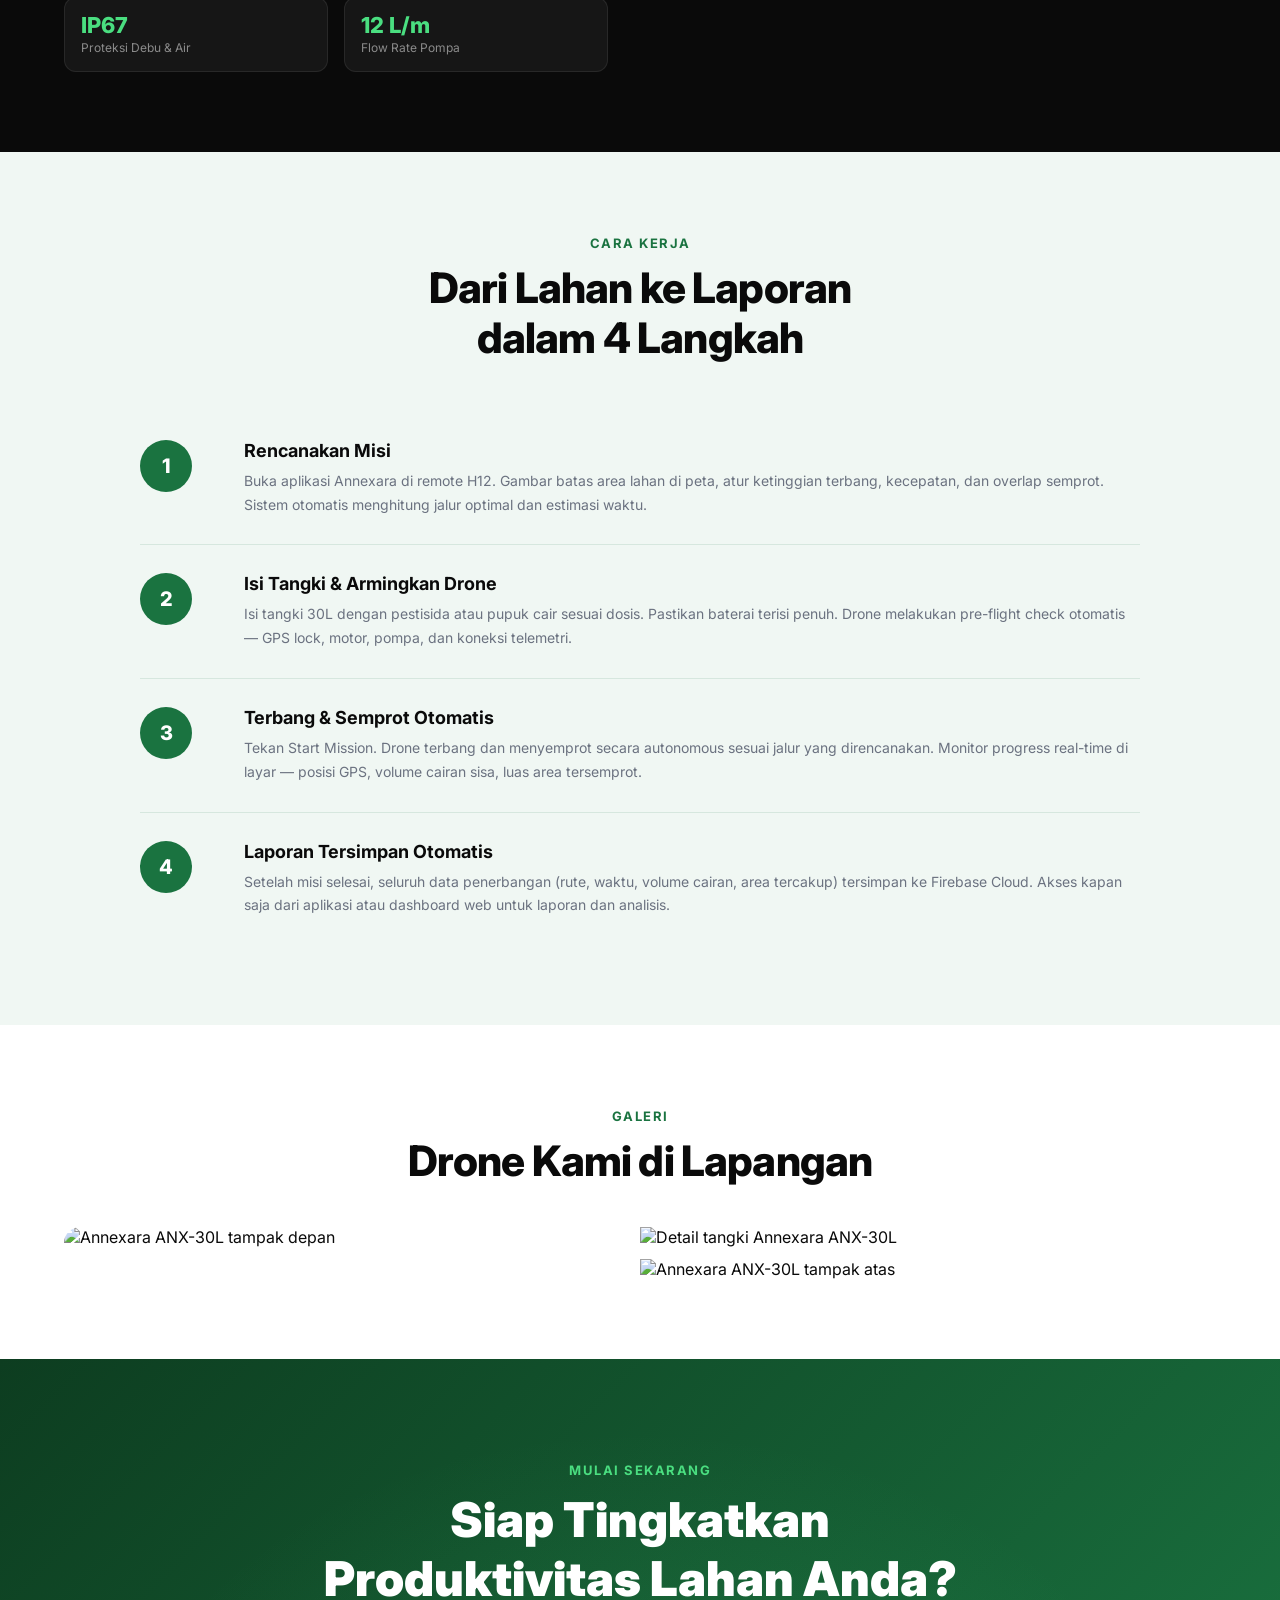
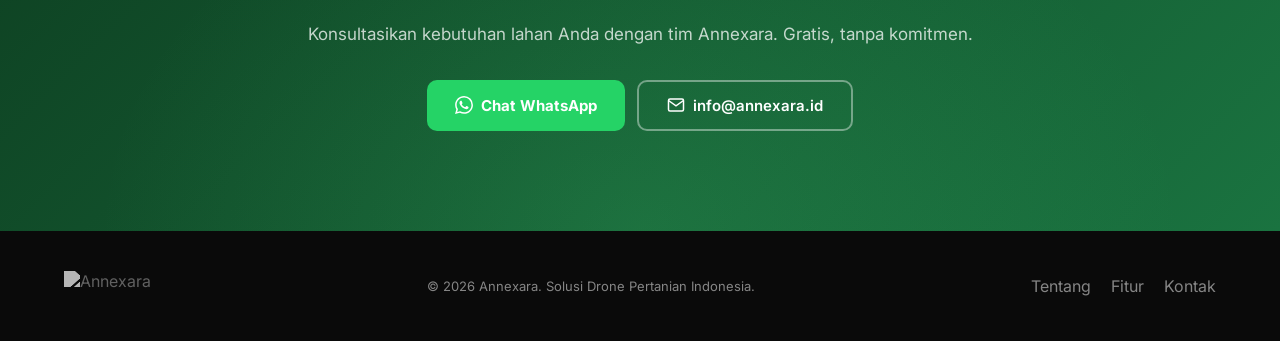
==== commit 79f8641c: "Remove mix-blend-mode hacks, use proper transparent PNG from rembg" ====
--- a/index.html
+++ b/index.html
@@ -222,8 +222,7 @@
     }
     .hero-image img {
       max-width: 520px; width: 100%;
-      filter: brightness(1.6) contrast(1.1) drop-shadow(0 30px 60px rgba(0,0,0,0.5));
-      mix-blend-mode: multiply;
+      filter: drop-shadow(0 30px 60px rgba(0,0,0,0.4));
       animation: float 4s ease-in-out infinite;
     }
     @keyframes float {
@@ -257,7 +256,7 @@
     }
     .about-img-wrap { position: relative; }
     .about-img-wrap { position: relative; }
-    .about-img-wrap img { width: 100%; border-radius: 16px; box-shadow: 0 24px 64px rgba(0,0,0,0.12); filter: brightness(1.4) contrast(1.1); mix-blend-mode: multiply; }
+    .about-img-wrap img { width: 100%; border-radius: 16px; box-shadow: 0 24px 64px rgba(0,0,0,0.12); }
     .about-badge {
       position: absolute; bottom: -20px; right: -20px;
       background: var(--green); color: var(--white);
@@ -326,8 +325,7 @@
     .spec-item .spec-key { font-size: 12px; color: rgba(255,255,255,0.5); margin-top: 4px; }
     .specs-img img {
       width: 100%; border-radius: 16px;
-      filter: drop-shadow(0 20px 40px rgba(74,222,128,0.15));
-      mix-blend-mode: screen;
+      filter: drop-shadow(0 20px 40px rgba(74,222,128,0.2));
     }
 
     /* ── HOW IT WORKS ── */
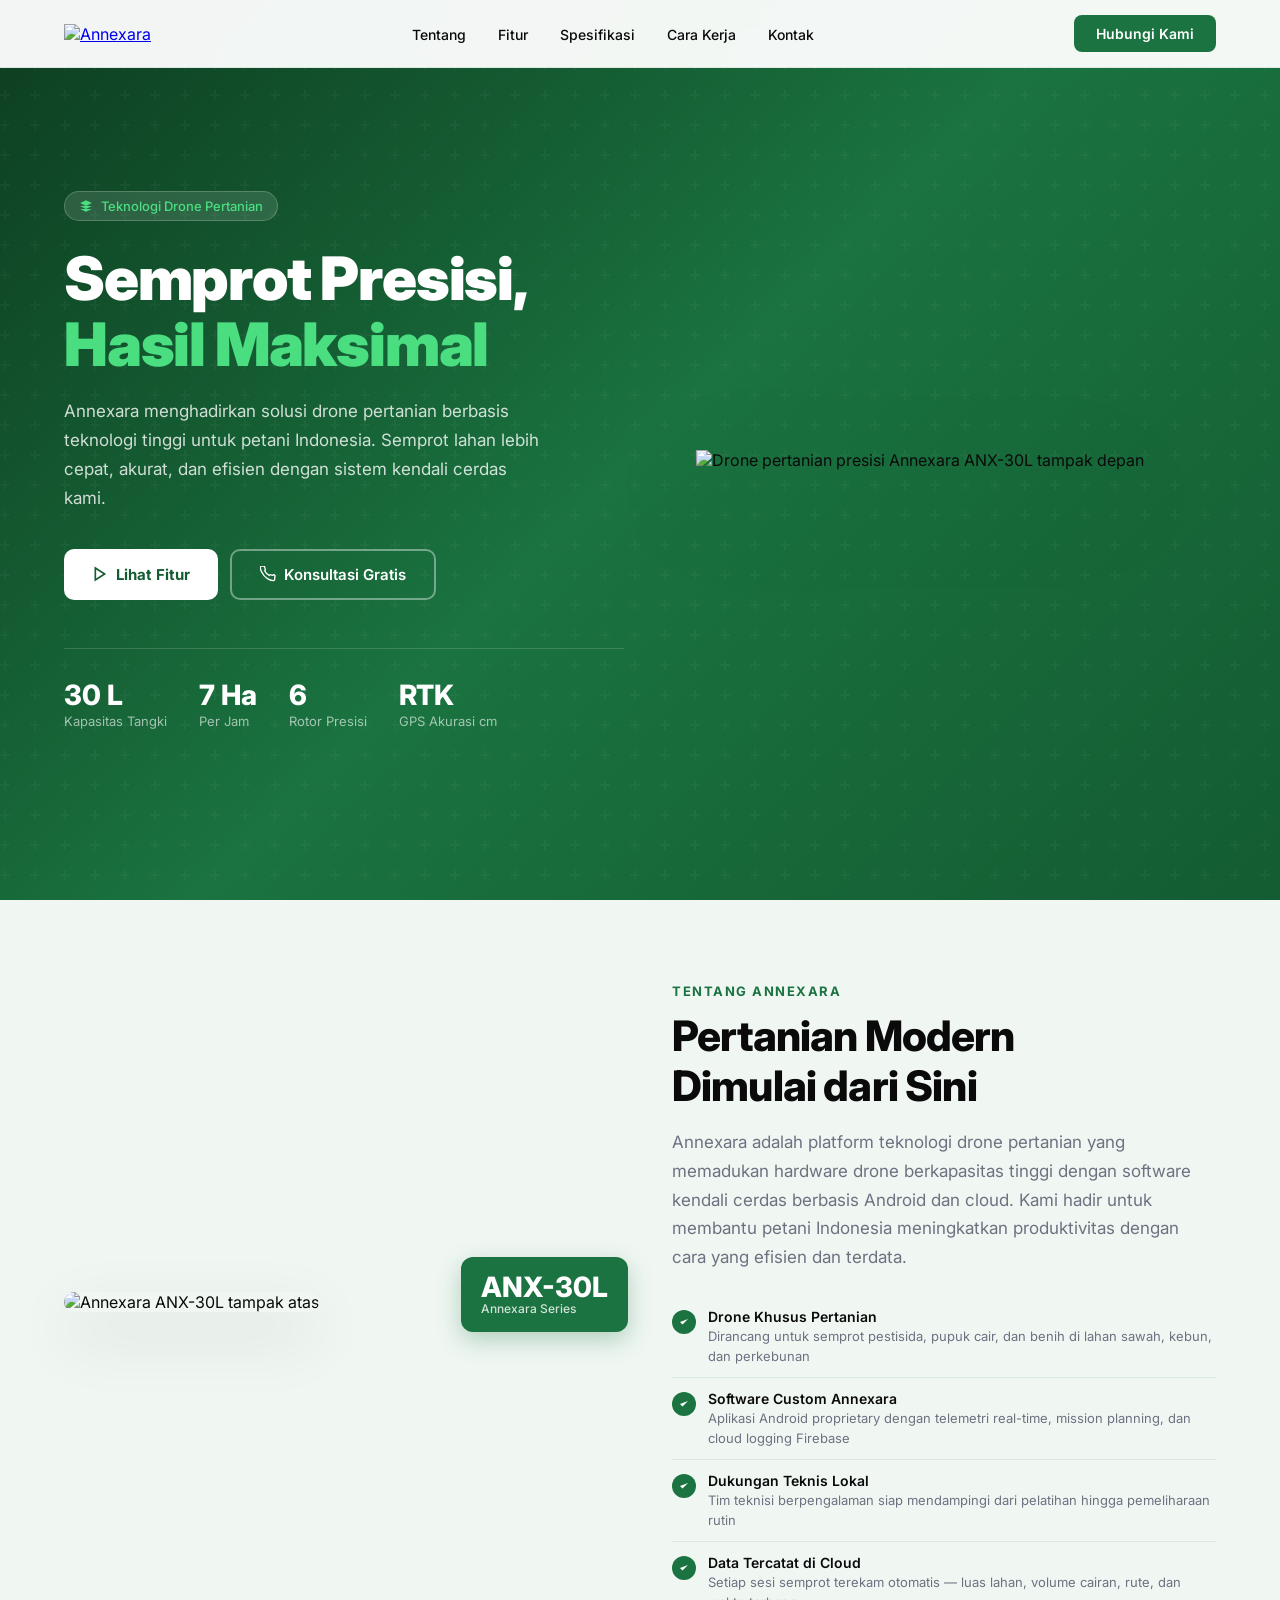
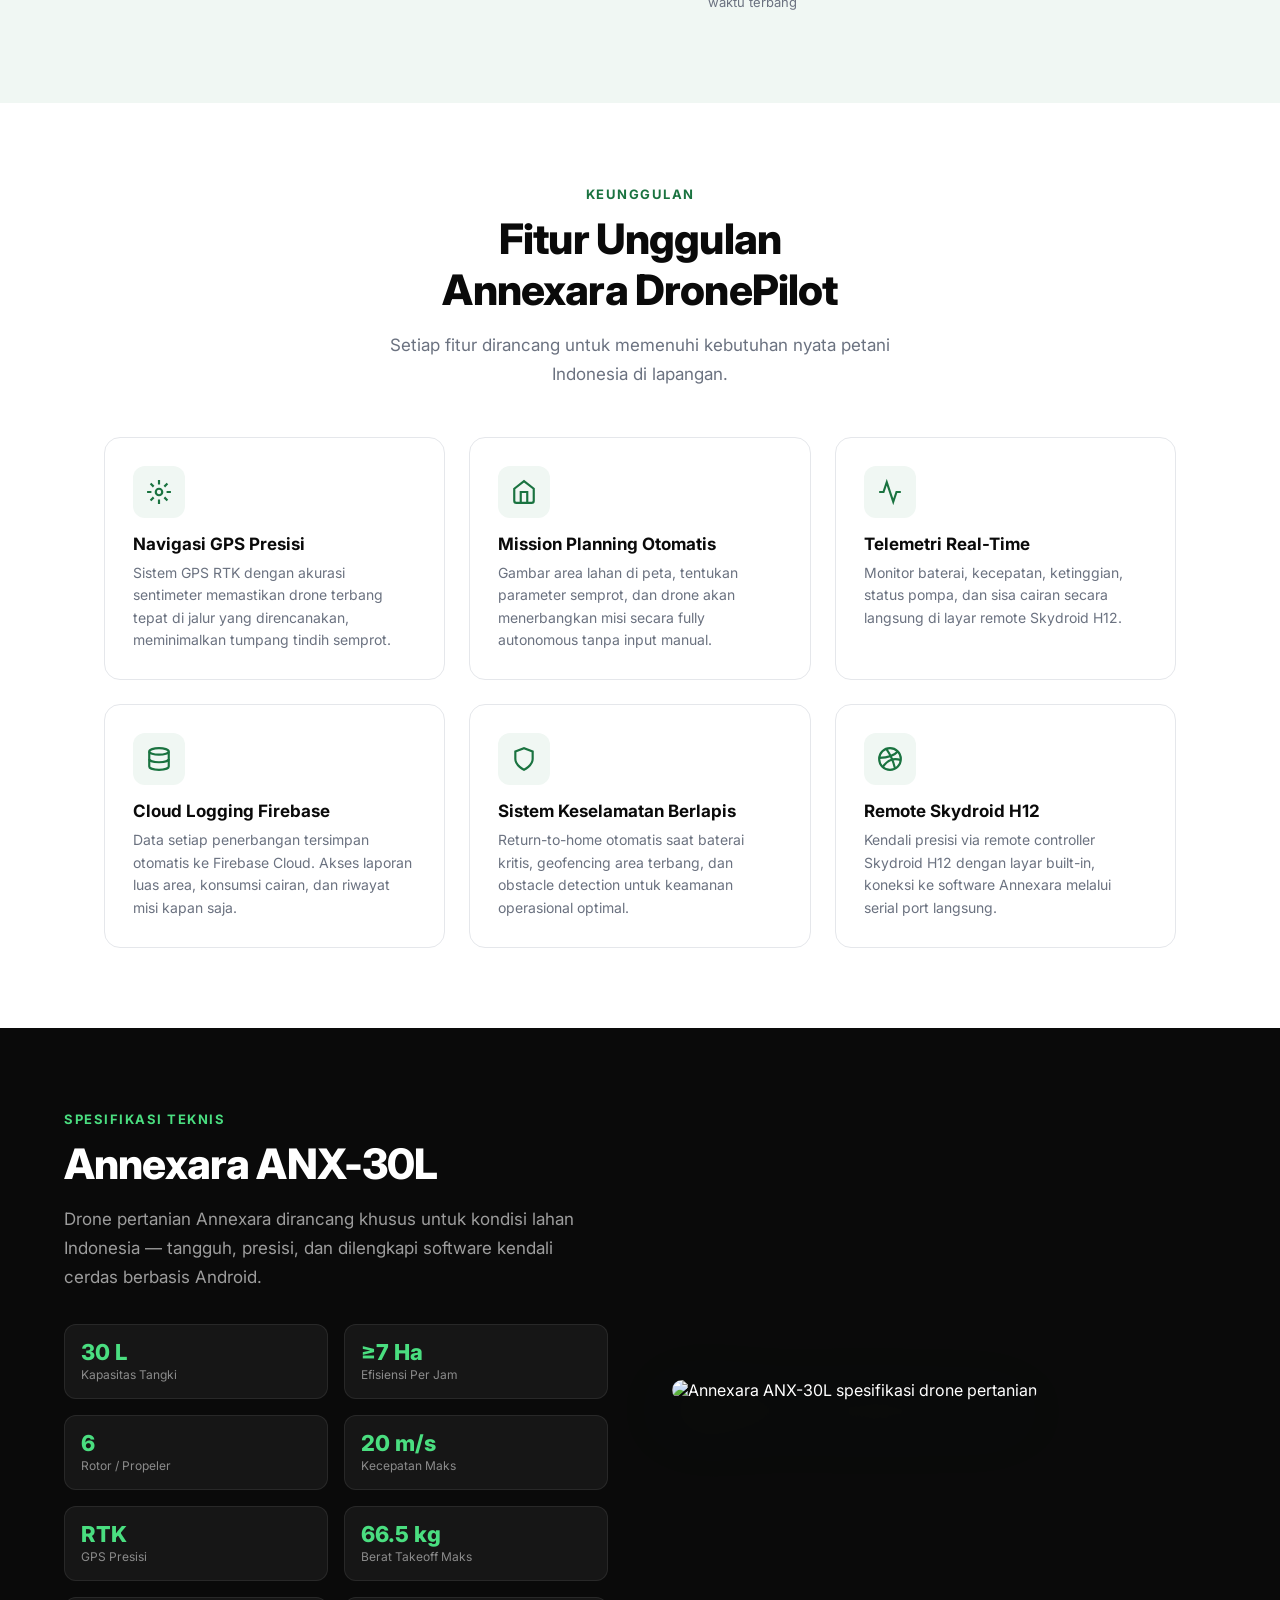
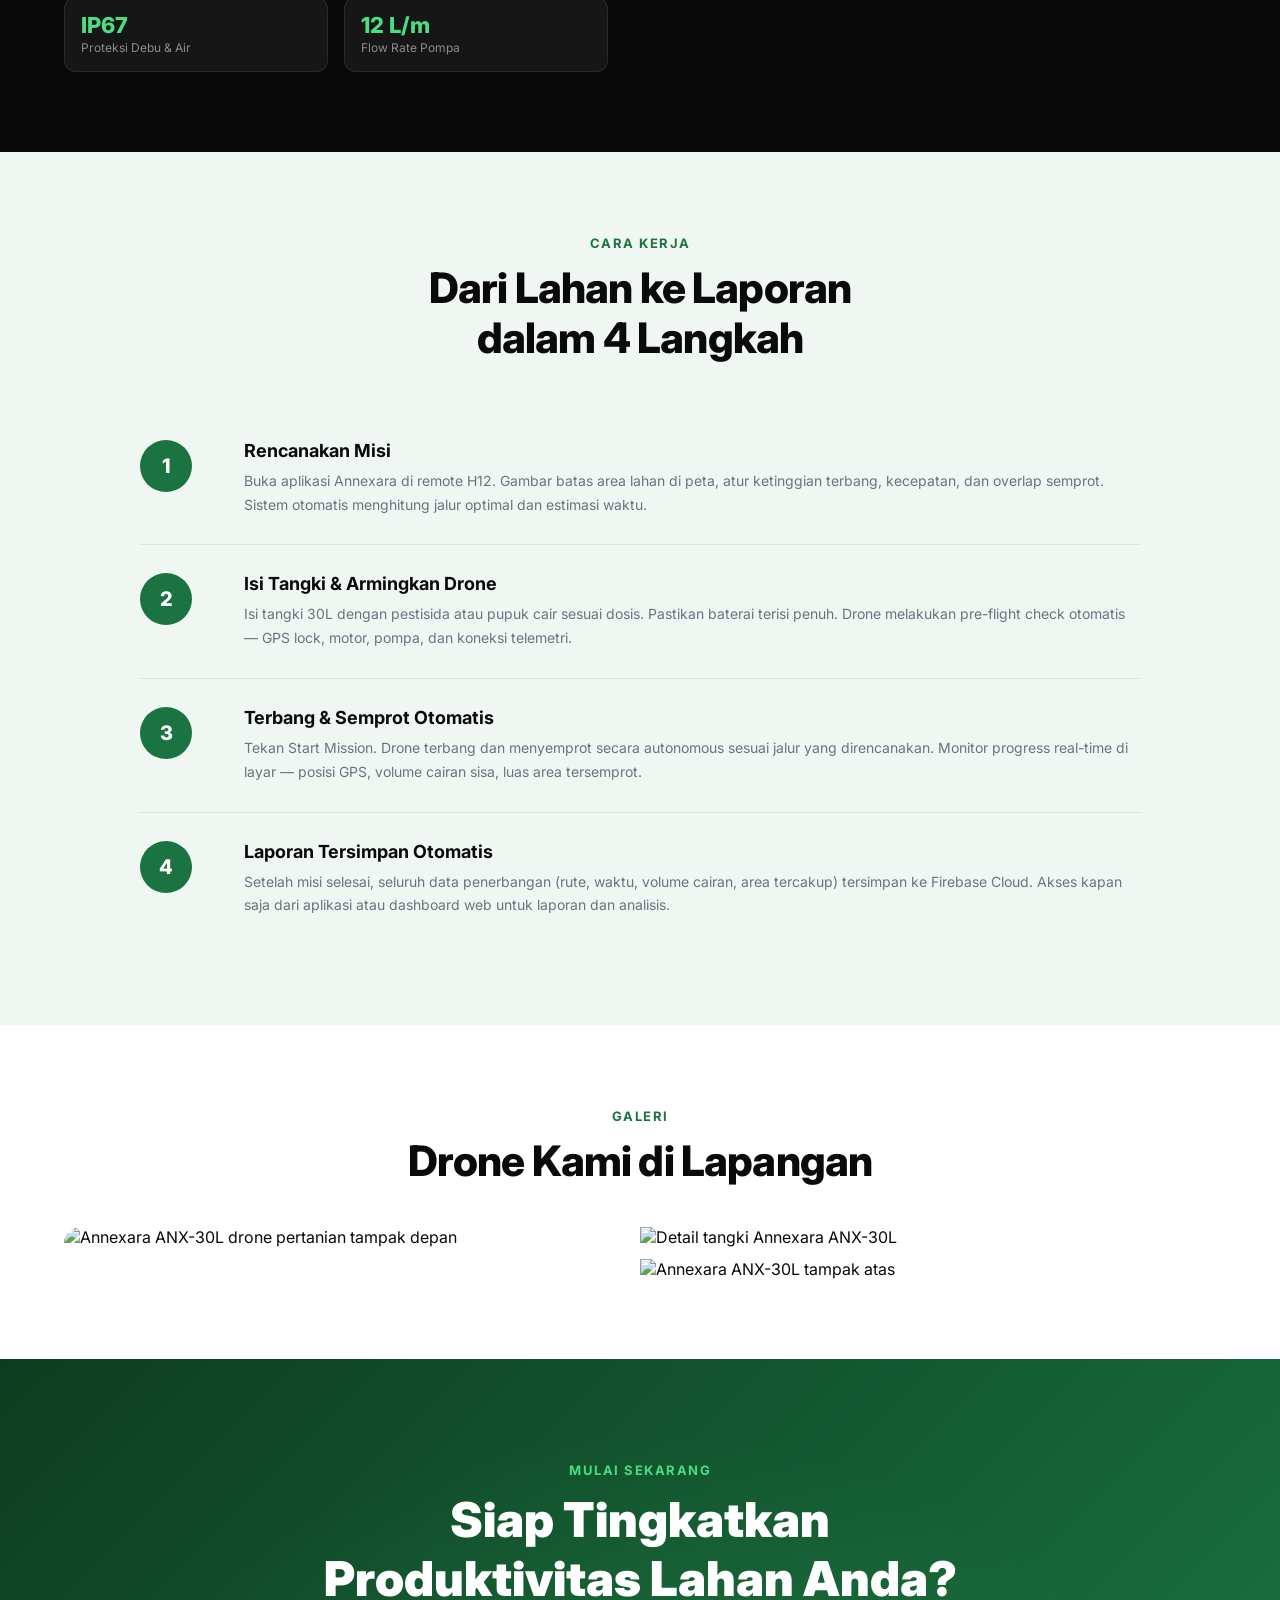
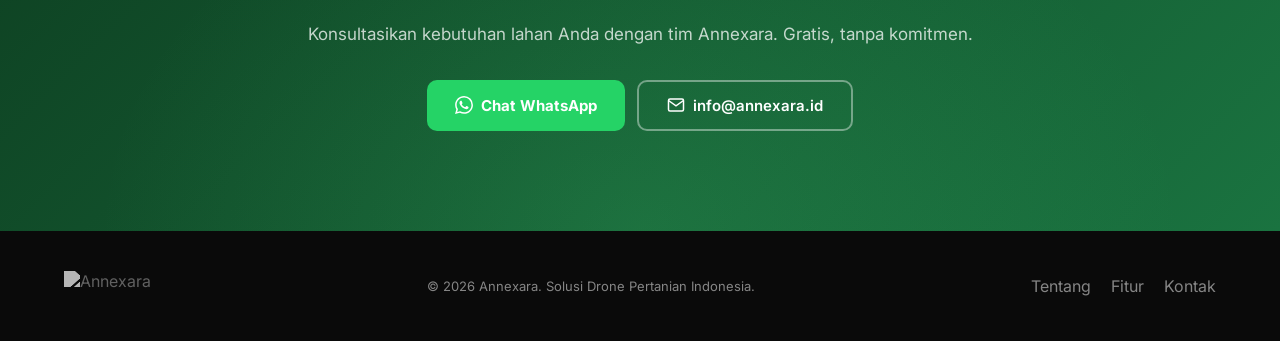
==== commit 95435703: "Use clean real drone photo, improve SEO - Replace AI-generated drone image with clean product photo " ====
--- a/index.html
+++ b/index.html
@@ -4,7 +4,7 @@
   <meta charset="UTF-8">
   <meta name="viewport" content="width=device-width, initial-scale=1.0">
   <title>Annexara — Drone Pertanian Presisi untuk Indonesia | ANX-30L</title>
-  <meta name="description" content="Annexara menyediakan drone pertanian presisi ANX-30L — semprot pestisida & pupuk 7 Ha/jam, GPS RTK akurasi cm, cloud logging otomatis. Solusi modern untuk petani Indonesia.">
+  <meta name="description" content="Annexara drone pertanian presisi ANX-30L — semprot 7 Ha/jam, GPS RTK akurasi cm, 30L tangki, 6 rotor. Solusi modern untuk petani Indonesia.">
   <meta name="keywords" content="drone pertanian, drone semprot, drone agriculture, drone pestisida, drone pupuk, pertanian modern, drone sawah, drone Indonesia, annexara, ANX-30L">
   <meta name="robots" content="index, follow">
   <meta name="author" content="Annexara">
@@ -20,7 +20,9 @@
   <meta property="og:type" content="website">
   <meta property="og:title" content="Annexara — Drone Pertanian Presisi ANX-30L">
   <meta property="og:description" content="Drone pertanian 30L, semprot 7 Ha/jam, GPS RTK, cloud logging. Solusi semprot presisi untuk petani Indonesia.">
-  <meta property="og:image" content="https://annexara.id/assets/drone-front.png">
+  <meta property="og:image" content="https://annexara.id/assets/drone-front.png?v=3">
+  <meta property="og:image:width" content="666">
+  <meta property="og:image:height" content="375">
   <meta property="og:url" content="https://annexara.id/">
   <meta property="og:site_name" content="Annexara">
   <meta property="og:locale" content="id_ID">
@@ -29,7 +31,7 @@
   <meta name="twitter:card" content="summary_large_image">
   <meta name="twitter:title" content="Annexara — Drone Pertanian Presisi">
   <meta name="twitter:description" content="Drone pertanian 30L, semprot 7 Ha/jam, GPS RTK. Untuk petani Indonesia.">
-  <meta name="twitter:image" content="https://annexara.id/assets/drone-front.png">
+  <meta name="twitter:image" content="https://annexara.id/assets/drone-front.png?v=3">
 
   <!-- JSON-LD Structured Data -->
   <script type="application/ld+json">
@@ -61,21 +63,52 @@
       },
       {
         "@type": "Product",
-        "name": "Annexara ANX-30L",
-        "description": "Drone pertanian presisi kapasitas 30 liter dengan 6 rotor, GPS RTK, sistem semprot otomatis, dan cloud logging berbasis Android",
+        "name": "Annexara ANX-30L Drone Pertanian",
+        "description": "Drone pertanian presisi kapasitas 30 liter dengan 6 rotor, GPS RTK akurasi centimeter, sistem semprot otomatis, dan cloud logging berbasis Android. Mampu menyemprot 7 hektar per jam.",
         "brand": { "@type": "Brand", "name": "Annexara" },
-        "image": "https://annexara.id/assets/drone-front.png",
+        "image": "https://annexara.id/assets/drone-front.png?v=3",
+        "url": "https://annexara.id/",
         "category": "Drone Pertanian",
+        "keywords": "drone pertanian, drone semprot, drone agriculture Indonesia, ANX-30L, GPS RTK drone",
+        "additionalProperty": [
+          { "@type": "PropertyValue", "name": "Kapasitas Tangki", "value": "30 Liter" },
+          { "@type": "PropertyValue", "name": "Luas Per Jam", "value": "7 Hektar" },
+          { "@type": "PropertyValue", "name": "Jumlah Rotor", "value": "6" },
+          { "@type": "PropertyValue", "name": "Sistem GPS", "value": "RTK akurasi centimeter" }
+        ],
         "offers": {
           "@type": "Offer",
           "availability": "https://schema.org/InStock",
           "priceCurrency": "IDR",
           "seller": { "@id": "https://annexara.id/#organization" }
         }
+      },
+      {
+        "@type": "FAQPage",
+        "mainEntity": [
+          {
+            "@type": "Question",
+            "name": "Berapa kapasitas tangki drone Annexara ANX-30L?",
+            "acceptedAnswer": { "@type": "Answer", "text": "Drone Annexara ANX-30L memiliki kapasitas tangki 30 liter untuk pestisida atau pupuk cair." }
+          },
+          {
+            "@type": "Question",
+            "name": "Berapa luas lahan yang bisa disemprot per jam?",
+            "acceptedAnswer": { "@type": "Answer", "text": "Annexara ANX-30L mampu menyemprot hingga 7 hektar per jam dengan sistem semprot otomatis presisi tinggi." }
+          },
+          {
+            "@type": "Question",
+            "name": "Apakah drone Annexara menggunakan GPS RTK?",
+            "acceptedAnswer": { "@type": "Answer", "text": "Ya, Annexara ANX-30L dilengkapi GPS RTK dengan akurasi centimeter untuk penyemprotan yang presisi dan terpetakan." }
+          }
+        ]
       }
     ]
   }
   </script>
+  <!-- Preload hero image untuk LCP -->
+  <link rel="preload" as="image" href="/assets/drone-front.webp?v=3" type="image/webp">
+
   <link rel="preconnect" href="https://fonts.googleapis.com">
   <link href="https://fonts.googleapis.com/css2?family=Inter:wght@300;400;500;600;700;800;900&display=swap" rel="stylesheet">
   <style>
@@ -433,7 +466,7 @@
 <!-- NAV -->
 <nav id="nav">
   <a href="/" class="nav-logo">
-    <img src="/assets/logo.png" alt="Annexara">
+    <img src="/assets/logo.png?v=2" alt="Annexara">
   </a>
   <ul class="nav-links">
     <li><a href="#tentang">Tentang</a></li>
@@ -494,8 +527,8 @@
   </div>
   <div class="hero-image">
     <picture>
-      <source srcset="/assets/drone-front.webp" type="image/webp">
-      <img src="/assets/drone-front.png" alt="Annexara ANX-30L Drone Pertanian" width="520" height="390" loading="eager">
+      <source srcset="/assets/drone-front.webp?v=3" type="image/webp">
+      <img src="/assets/drone-front.png?v=3" alt="Drone pertanian presisi Annexara ANX-30L tampak depan" width="666" height="375" loading="eager" fetchpriority="high">
     </picture>
   </div>
 </section>
@@ -505,8 +538,8 @@
   <div class="about-inner">
     <div class="about-img-wrap">
       <picture>
-        <source srcset="/assets/drone-top.webp" type="image/webp">
-        <img src="/assets/drone-top.png" alt="Annexara ANX-30L tampak atas" width="600" height="450" loading="lazy">
+        <source srcset="/assets/drone-top.webp?v=2" type="image/webp">
+        <img src="/assets/drone-top.png?v=2" alt="Annexara ANX-30L tampak atas" width="600" height="450" loading="lazy">
       </picture>
       <div class="about-badge">
         <div class="big">ANX-30L</div>
@@ -636,8 +669,8 @@
     </div>
     <div class="specs-img">
       <picture>
-        <source srcset="/assets/drone-side.webp" type="image/webp">
-        <img src="/assets/drone-side.png" alt="Annexara ANX-30L spesifikasi drone pertanian" loading="lazy">
+        <source srcset="/assets/drone-side.webp?v=2" type="image/webp">
+        <img src="/assets/drone-side.png?v=2" alt="Annexara ANX-30L spesifikasi drone pertanian" loading="lazy">
       </picture>
     </div>
   </div>
@@ -691,17 +724,17 @@
   </div>
   <div class="gallery-grid">
     <picture>
-      <source srcset="/assets/drone-front.webp" type="image/webp">
-      <img src="/assets/drone-front.png" alt="Annexara ANX-30L tampak depan" loading="lazy">
+      <source srcset="/assets/drone-front.webp?v=3" type="image/webp">
+      <img src="/assets/drone-front.png?v=3" alt="Annexara ANX-30L drone pertanian tampak depan" loading="lazy">
     </picture>
     <div class="gallery-col">
       <picture>
-        <source srcset="/assets/drone-close.webp" type="image/webp">
-        <img src="/assets/drone-close.png" alt="Detail tangki Annexara ANX-30L" loading="lazy">
+        <source srcset="/assets/drone-close.webp?v=2" type="image/webp">
+        <img src="/assets/drone-close.png?v=2" alt="Detail tangki Annexara ANX-30L" loading="lazy">
       </picture>
       <picture>
-        <source srcset="/assets/drone-top.webp" type="image/webp">
-        <img src="/assets/drone-top.png" alt="Annexara ANX-30L tampak atas" loading="lazy">
+        <source srcset="/assets/drone-top.webp?v=2" type="image/webp">
+        <img src="/assets/drone-top.png?v=2" alt="Annexara ANX-30L tampak atas" loading="lazy">
       </picture>
     </div>
   </div>
@@ -728,7 +761,7 @@
 
 <!-- FOOTER -->
 <footer>
-  <img src="/assets/logo.png" alt="Annexara">
+  <img src="/assets/logo.png?v=2" alt="Annexara">
   <p>© 2026 Annexara. Solusi Drone Pertanian Indonesia.</p>
   <div style="display:flex; gap:20px;">
     <a href="#tentang">Tentang</a>
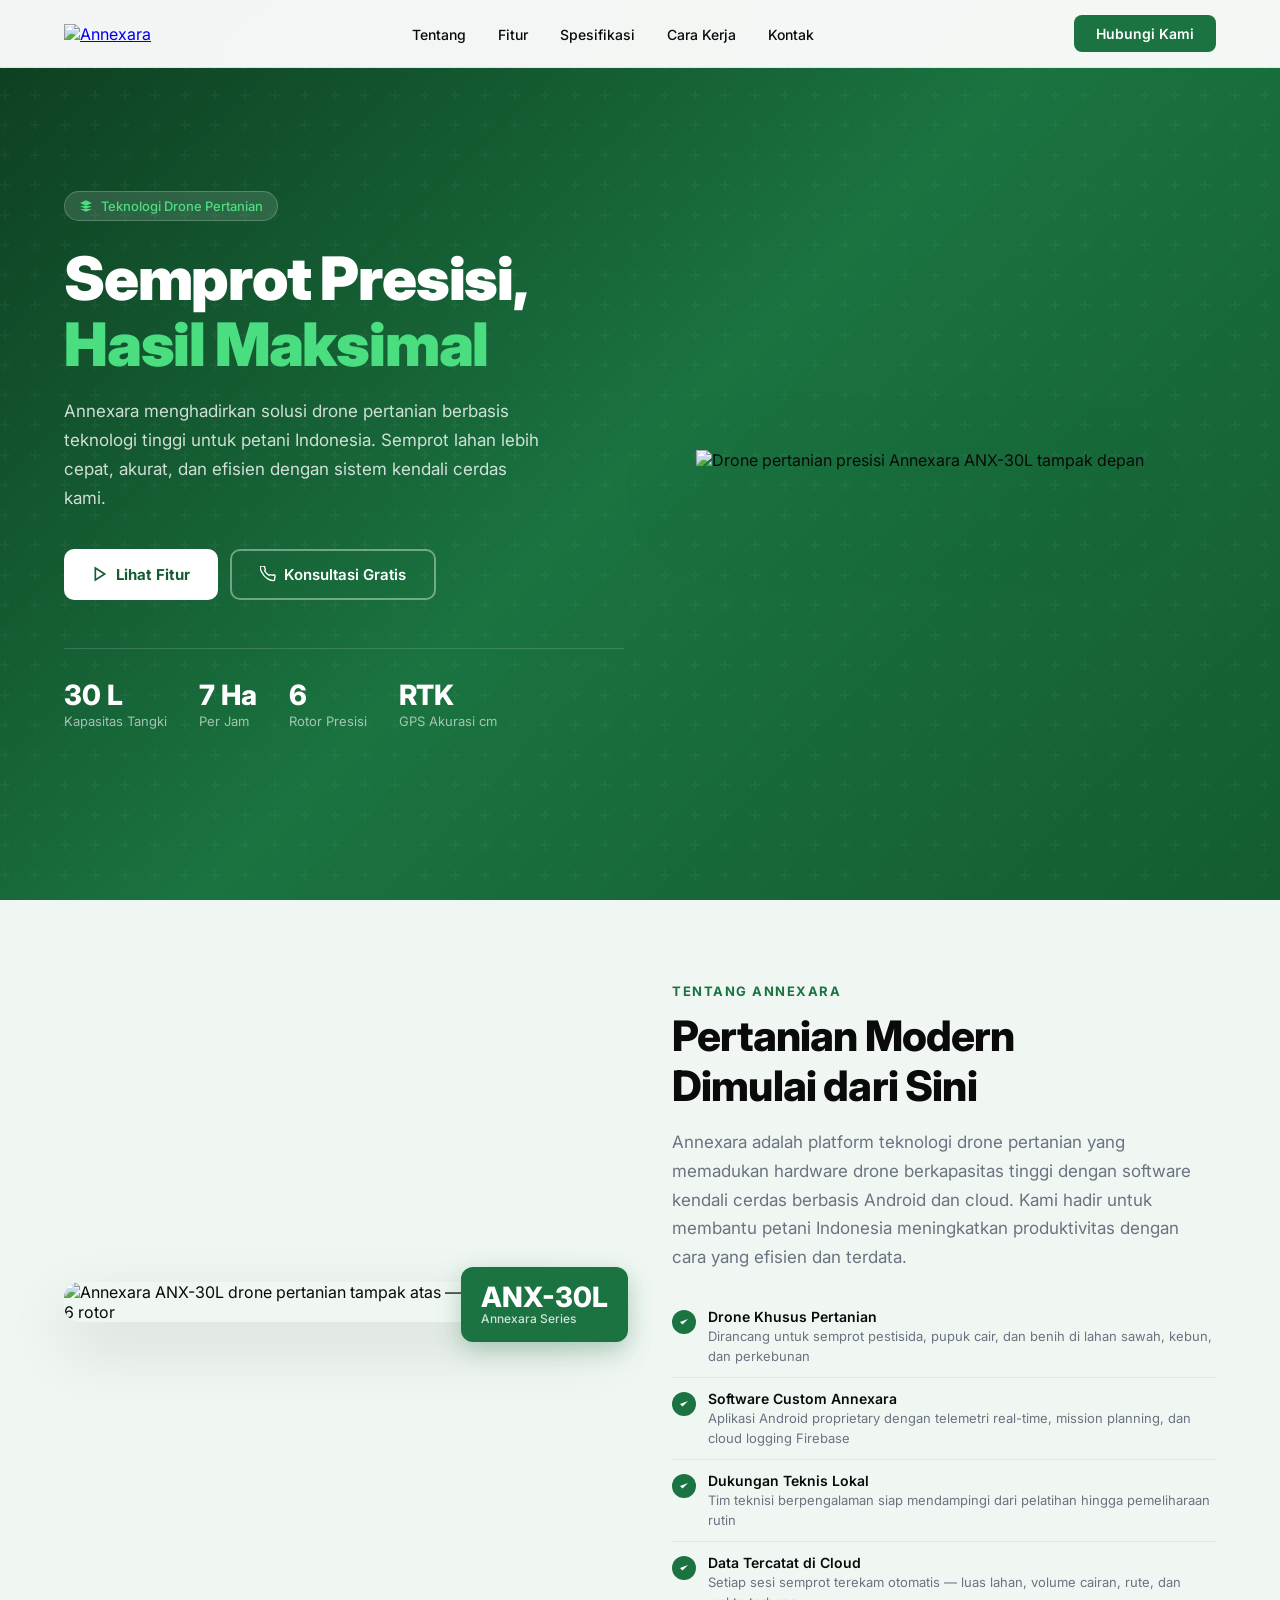
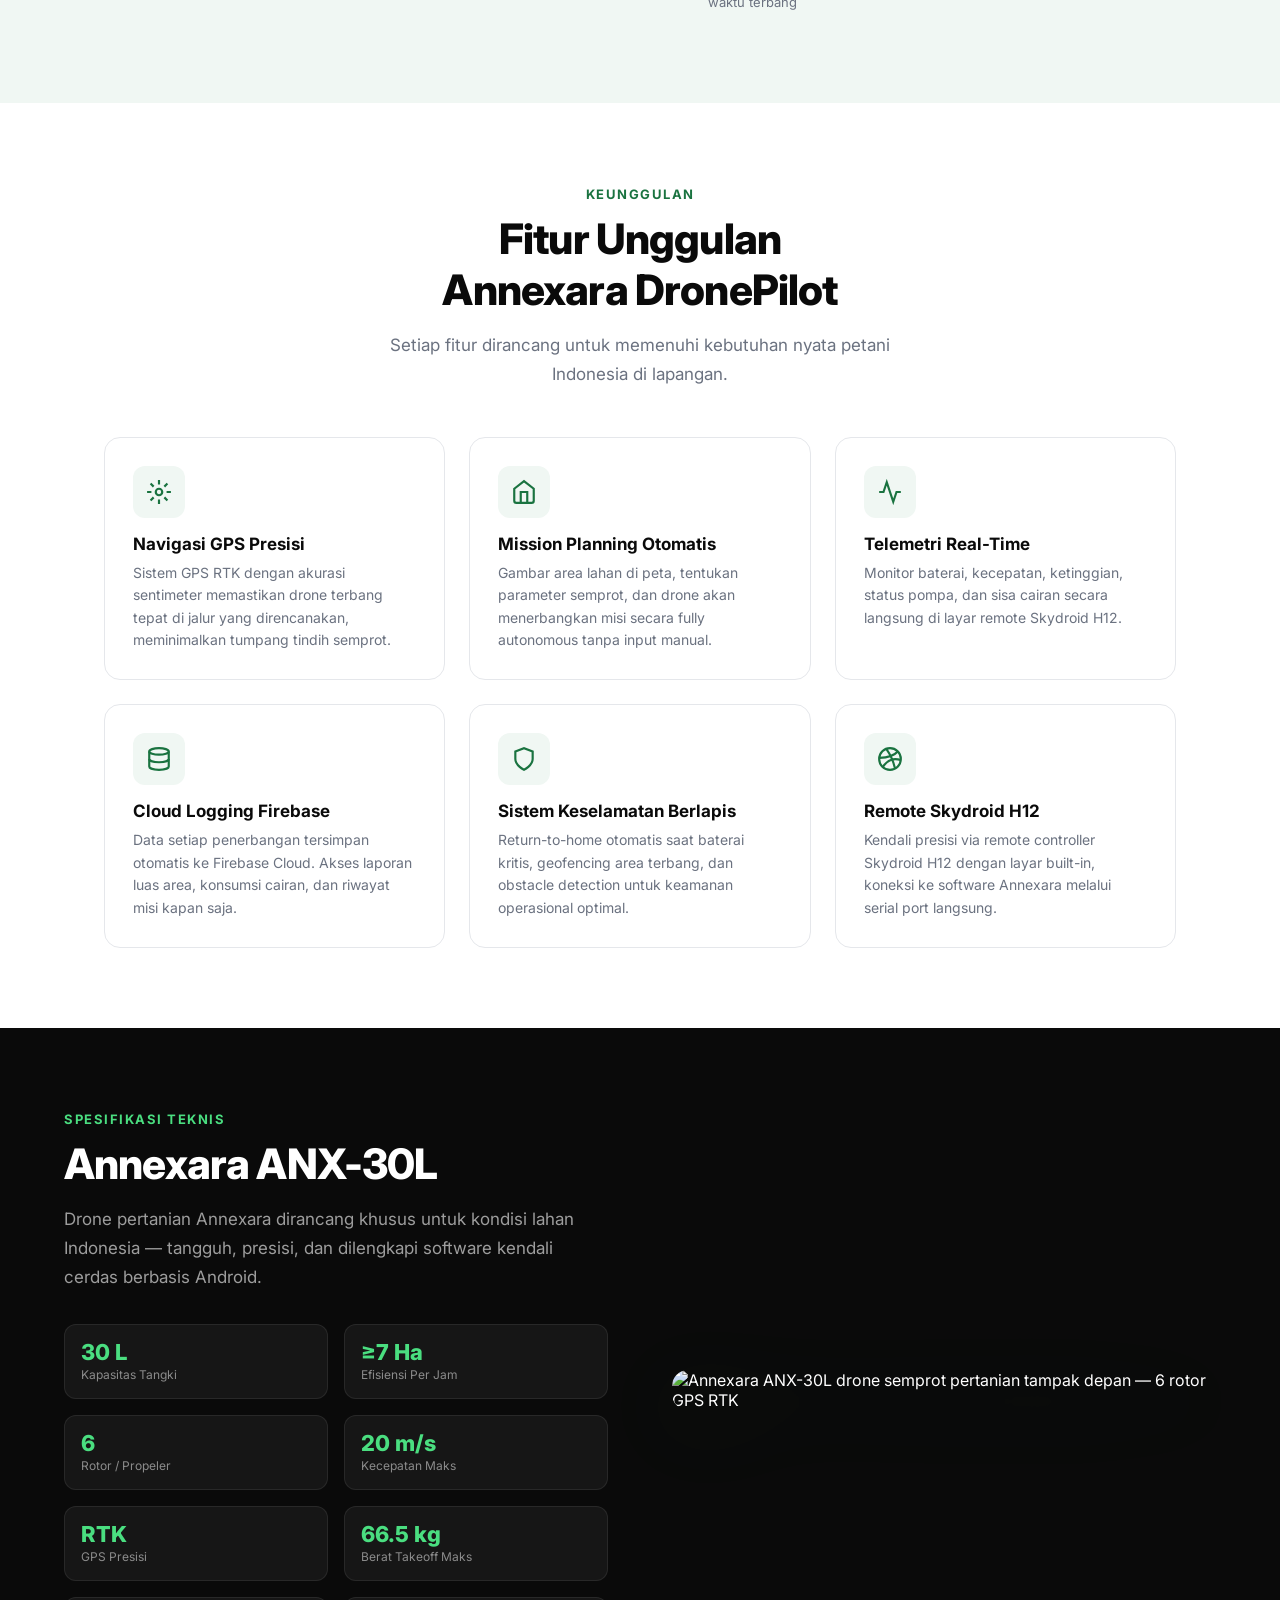
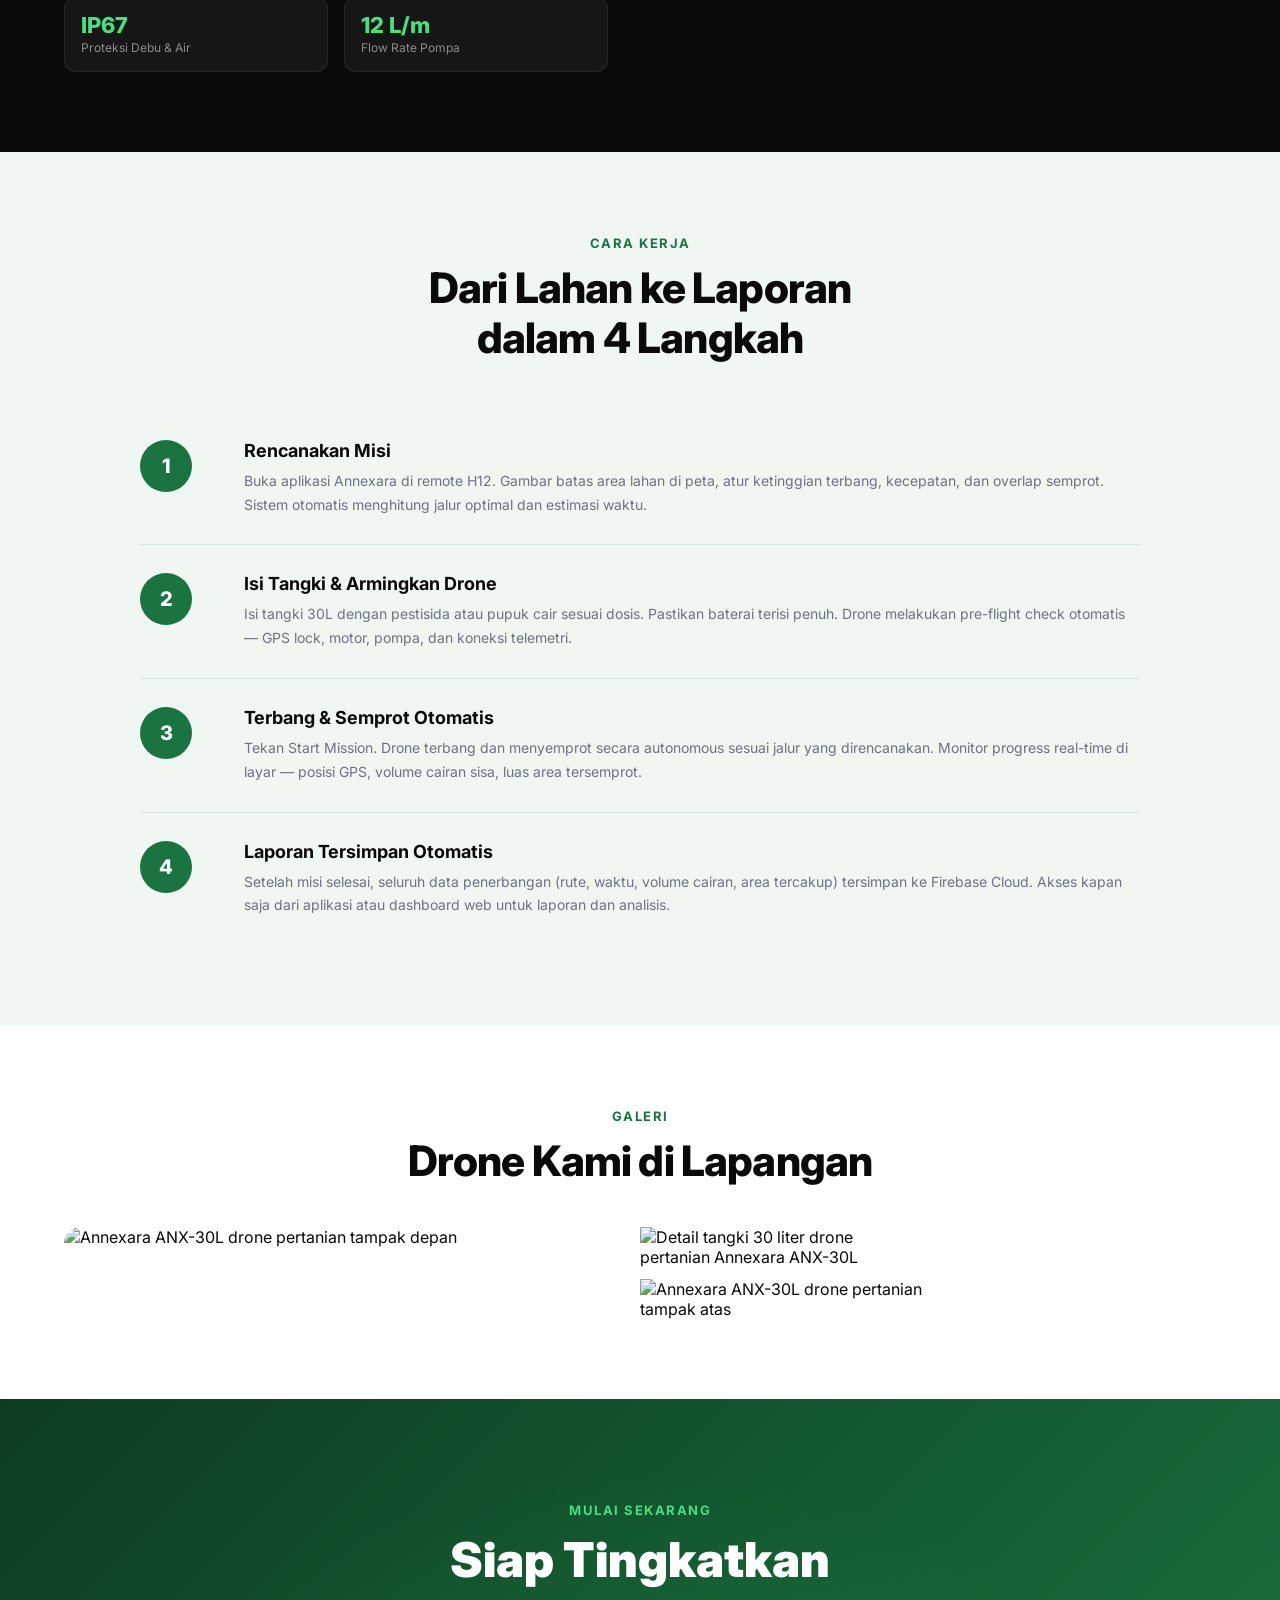
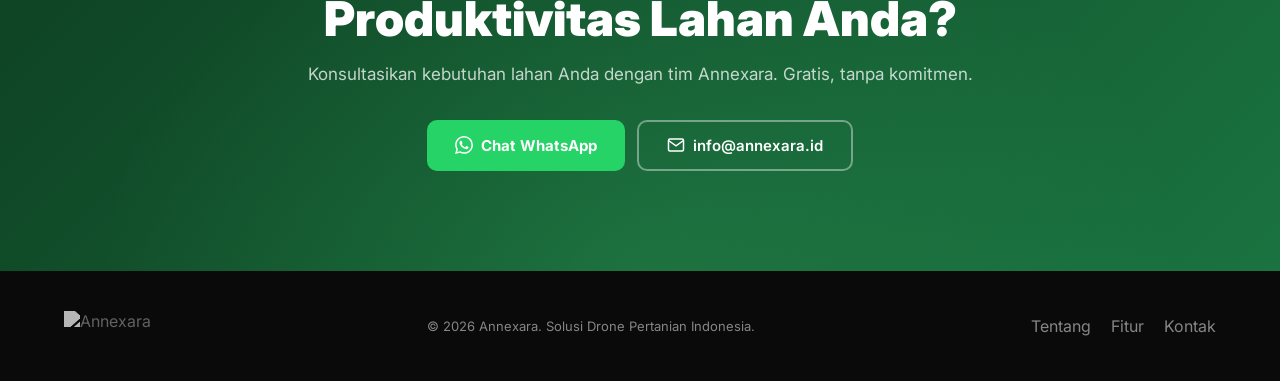
==== commit 3b36bab5: "Replace all drone images with real product photos, improve SEO alt text - drone-side/top/close: gant" ====
--- a/index.html
+++ b/index.html
@@ -538,8 +538,8 @@
   <div class="about-inner">
     <div class="about-img-wrap">
       <picture>
-        <source srcset="/assets/drone-top.webp?v=2" type="image/webp">
-        <img src="/assets/drone-top.png?v=2" alt="Annexara ANX-30L tampak atas" width="600" height="450" loading="lazy">
+        <source srcset="/assets/drone-top.webp?v=3" type="image/webp">
+        <img src="/assets/drone-top.png?v=3" alt="Annexara ANX-30L drone pertanian tampak atas — tangki 30 liter dan 6 rotor" width="375" height="666" loading="lazy">
       </picture>
       <div class="about-badge">
         <div class="big">ANX-30L</div>
@@ -669,8 +669,8 @@
     </div>
     <div class="specs-img">
       <picture>
-        <source srcset="/assets/drone-side.webp?v=2" type="image/webp">
-        <img src="/assets/drone-side.png?v=2" alt="Annexara ANX-30L spesifikasi drone pertanian" loading="lazy">
+        <source srcset="/assets/drone-side.webp?v=3" type="image/webp">
+        <img src="/assets/drone-side.png?v=3" alt="Annexara ANX-30L drone semprot pertanian tampak depan — 6 rotor GPS RTK" width="666" height="375" loading="lazy">
       </picture>
     </div>
   </div>
@@ -729,12 +729,12 @@
     </picture>
     <div class="gallery-col">
       <picture>
-        <source srcset="/assets/drone-close.webp?v=2" type="image/webp">
-        <img src="/assets/drone-close.png?v=2" alt="Detail tangki Annexara ANX-30L" loading="lazy">
+        <source srcset="/assets/drone-close.webp?v=3" type="image/webp">
+        <img src="/assets/drone-close.png?v=3" alt="Detail tangki 30 liter drone pertanian Annexara ANX-30L" width="432" height="577" loading="lazy">
       </picture>
       <picture>
-        <source srcset="/assets/drone-top.webp?v=2" type="image/webp">
-        <img src="/assets/drone-top.png?v=2" alt="Annexara ANX-30L tampak atas" loading="lazy">
+        <source srcset="/assets/drone-top.webp?v=3" type="image/webp">
+        <img src="/assets/drone-top.png?v=3" alt="Annexara ANX-30L drone pertanian tampak atas" loading="lazy">
       </picture>
     </div>
   </div>
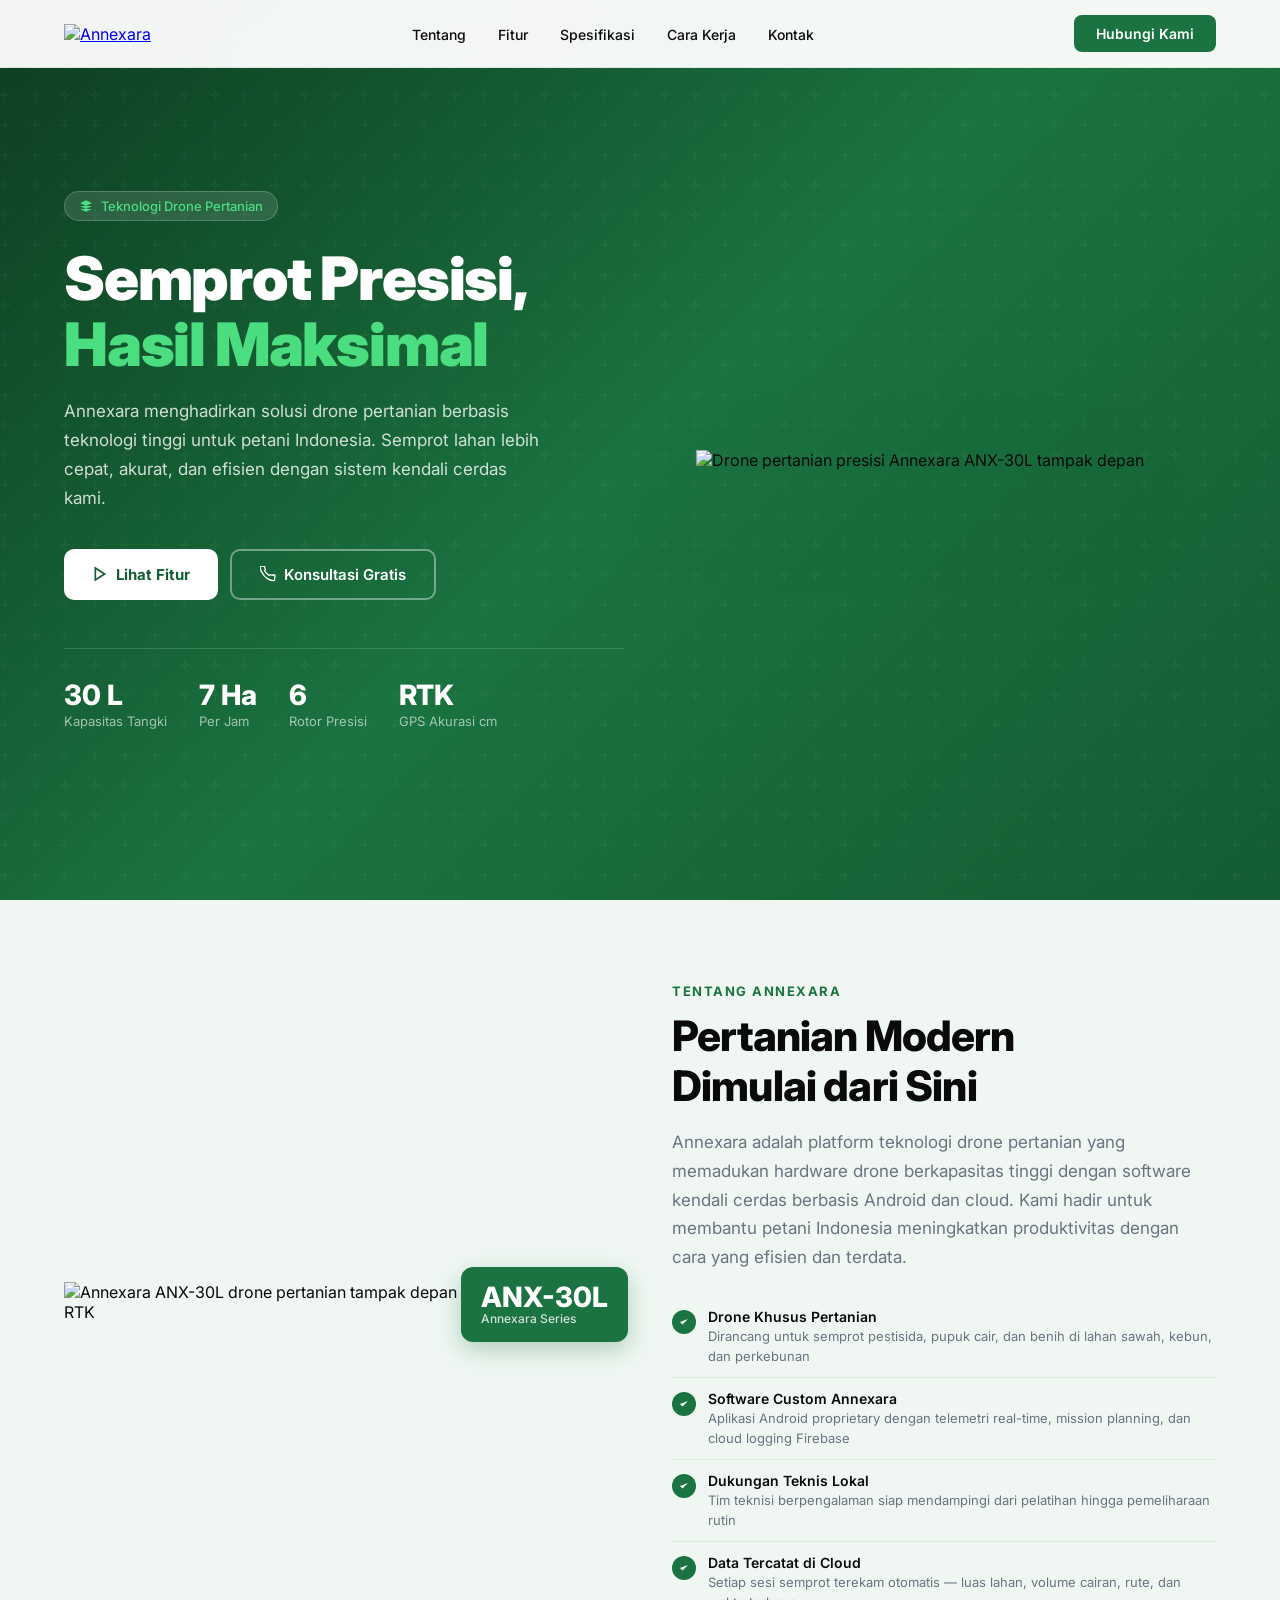
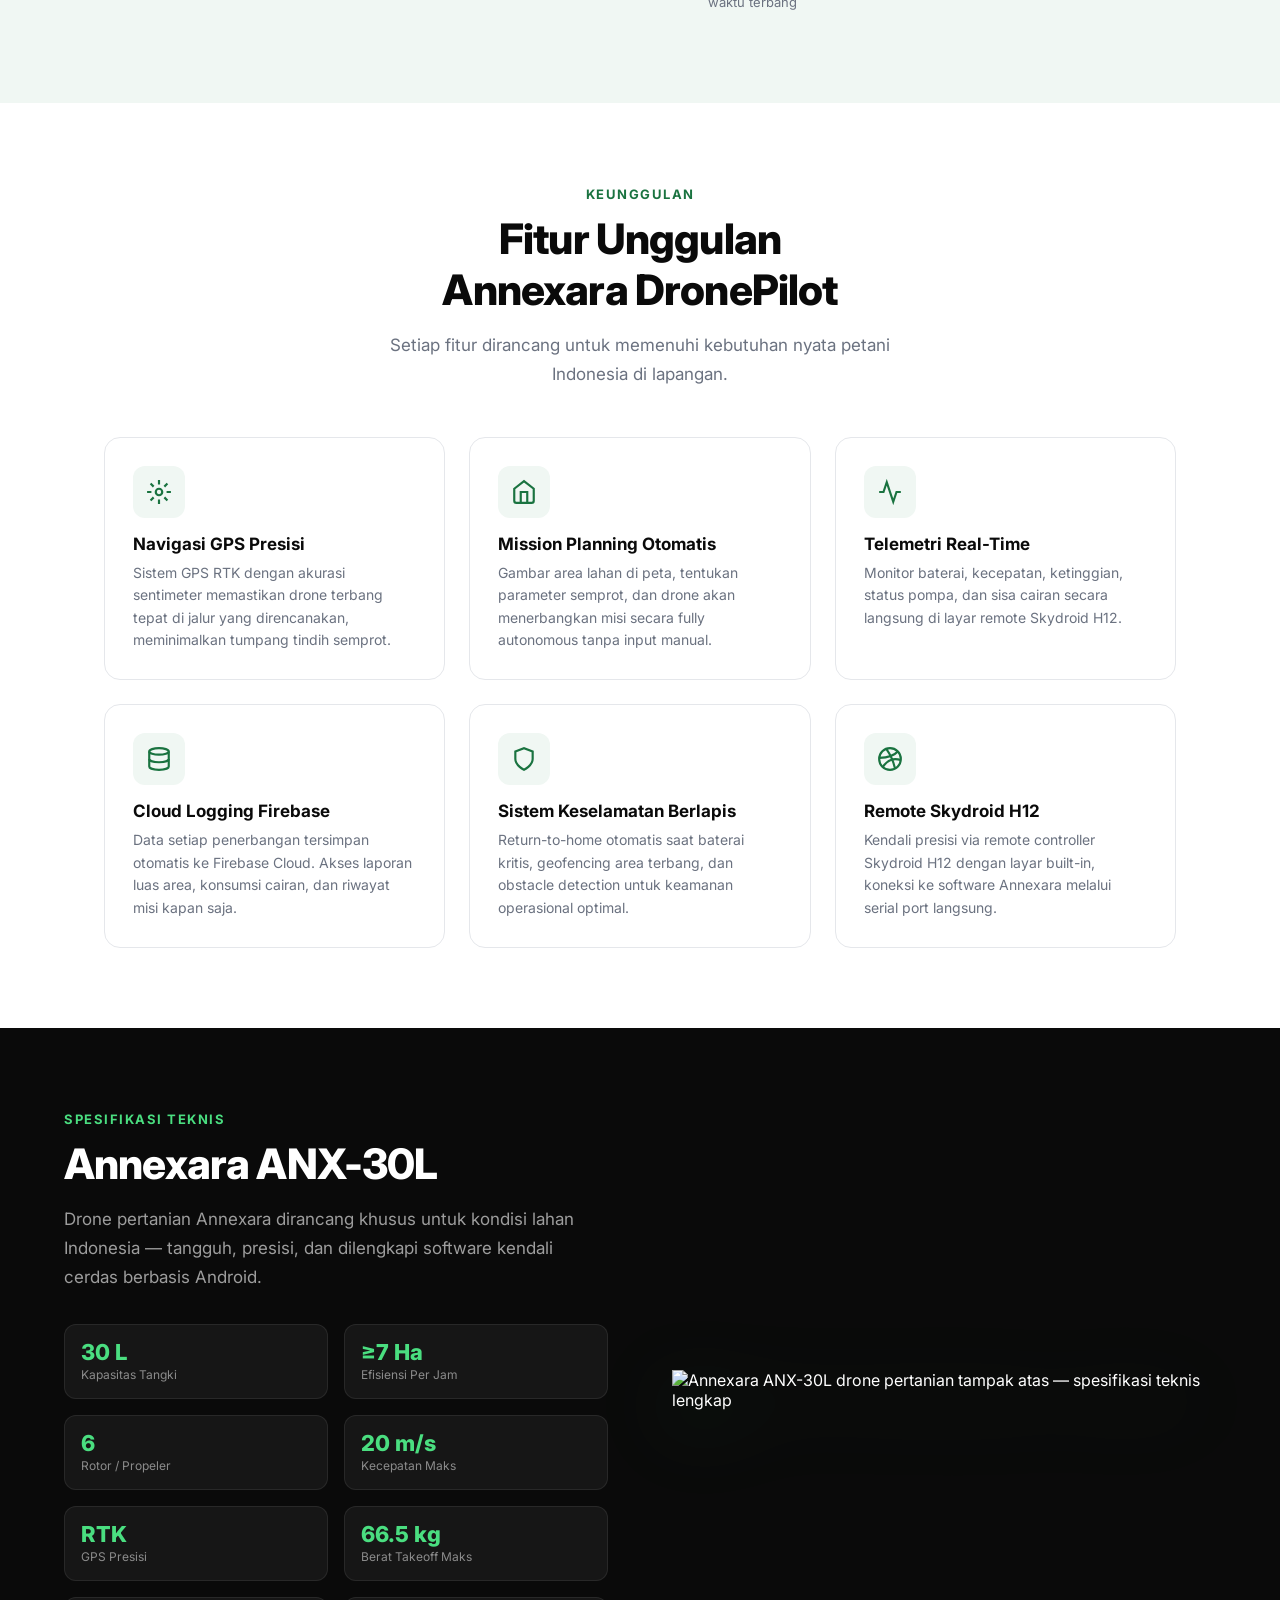
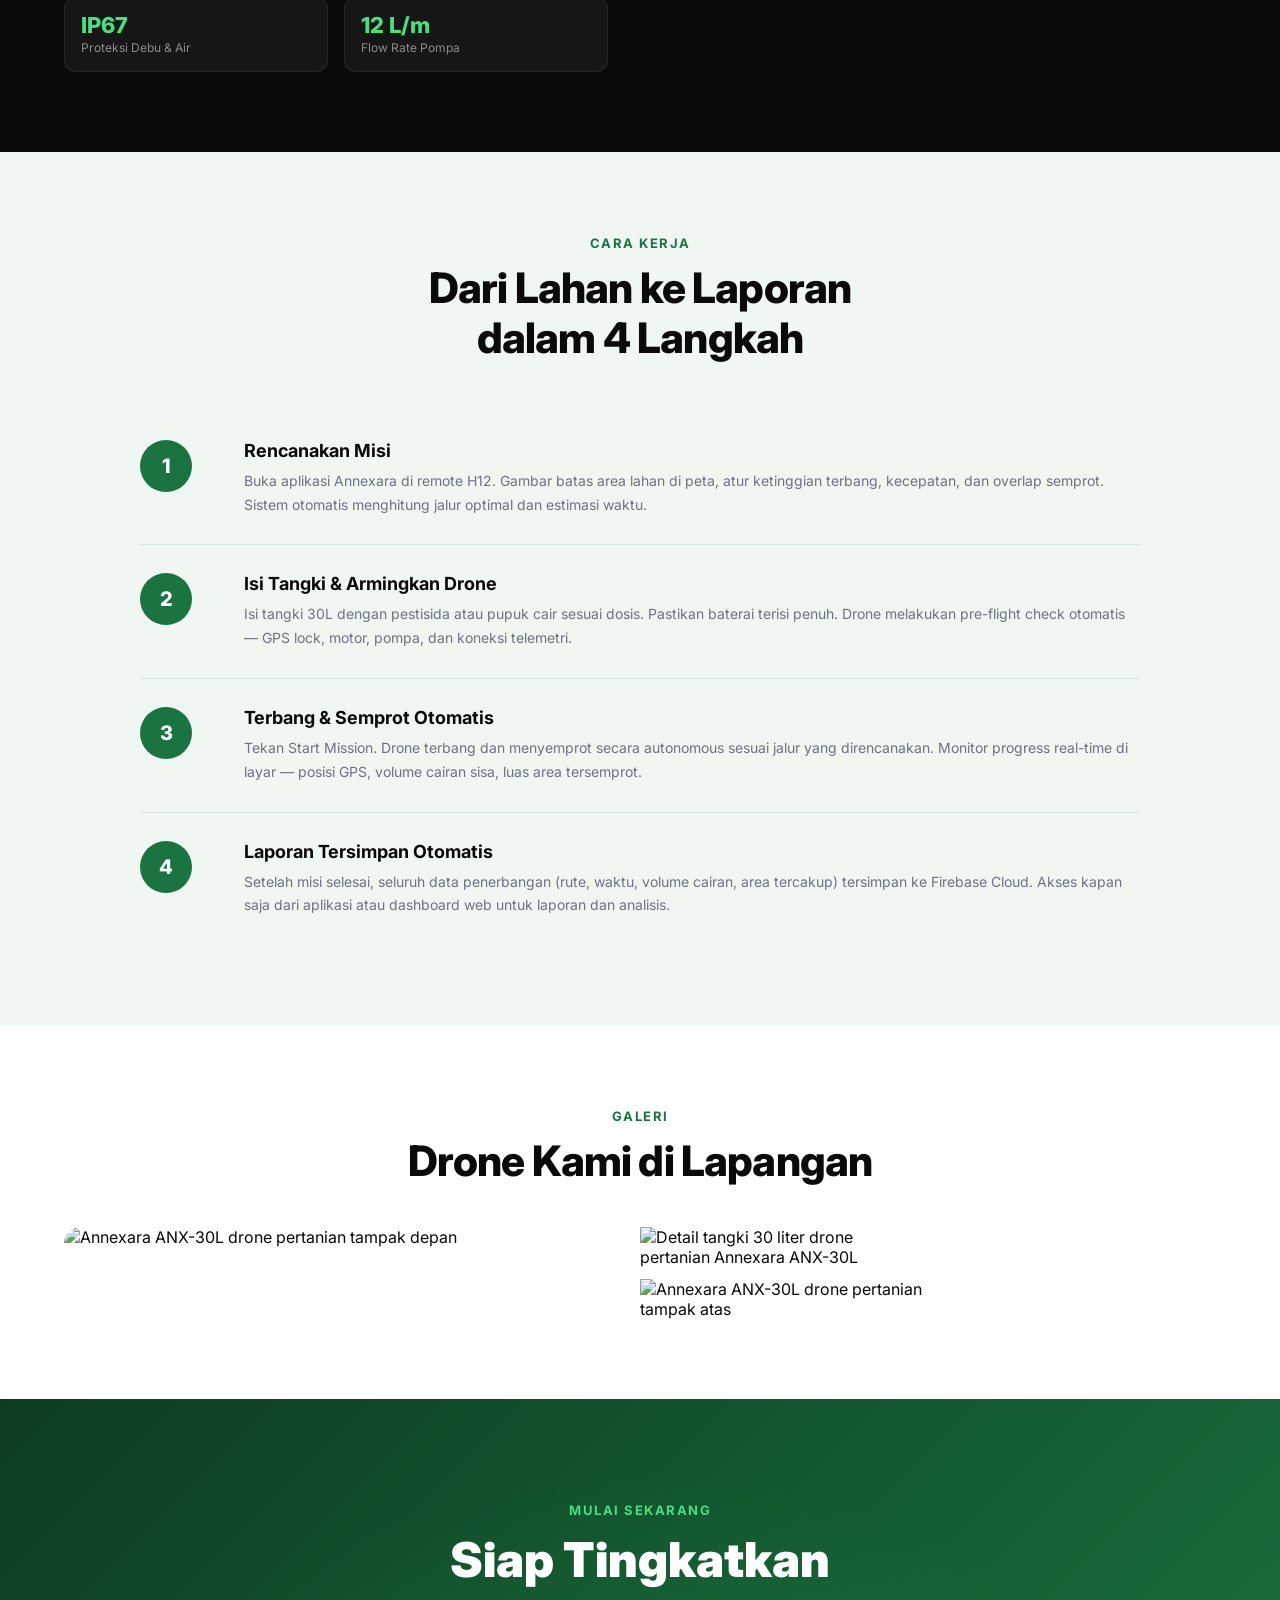
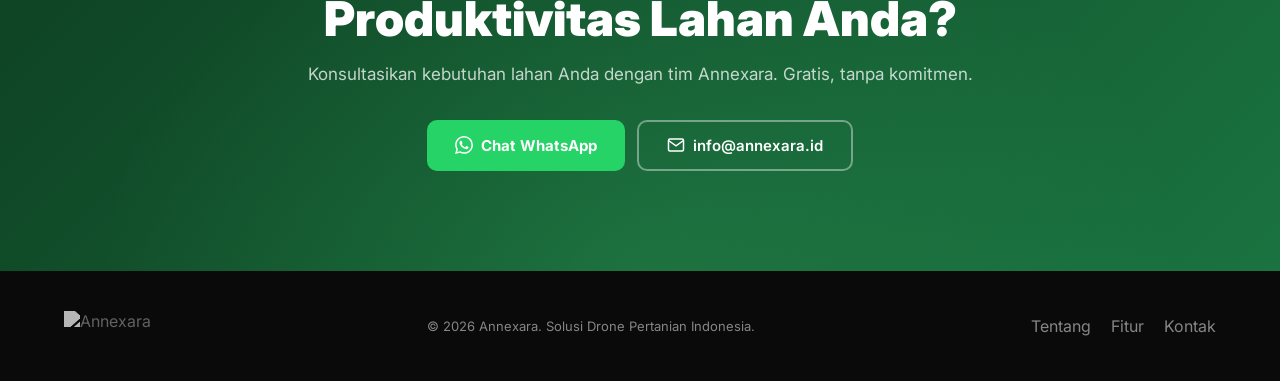
==== commit a3520b34: "Fix drone image proportions in about and specs sections - About section: ganti ke drone-side (landsc" ====
--- a/index.html
+++ b/index.html
@@ -289,7 +289,7 @@
     }
     .about-img-wrap { position: relative; }
     .about-img-wrap { position: relative; }
-    .about-img-wrap img { width: 100%; border-radius: 16px; box-shadow: 0 24px 64px rgba(0,0,0,0.12); }
+    .about-img-wrap img { width: 100%; max-height: 480px; object-fit: contain; }
     .about-badge {
       position: absolute; bottom: -20px; right: -20px;
       background: var(--green); color: var(--white);
@@ -357,8 +357,8 @@
     }
     .spec-item .spec-key { font-size: 12px; color: rgba(255,255,255,0.5); margin-top: 4px; }
     .specs-img img {
-      width: 100%; border-radius: 16px;
-      filter: drop-shadow(0 20px 40px rgba(74,222,128,0.2));
+      width: 100%; max-height: 420px; object-fit: contain;
+      filter: drop-shadow(0 20px 40px rgba(74,222,128,0.3));
     }
 
     /* ── HOW IT WORKS ── */
@@ -538,8 +538,8 @@
   <div class="about-inner">
     <div class="about-img-wrap">
       <picture>
-        <source srcset="/assets/drone-top.webp?v=3" type="image/webp">
-        <img src="/assets/drone-top.png?v=3" alt="Annexara ANX-30L drone pertanian tampak atas — tangki 30 liter dan 6 rotor" width="375" height="666" loading="lazy">
+        <source srcset="/assets/drone-side.webp?v=3" type="image/webp">
+        <img src="/assets/drone-side.png?v=3" alt="Annexara ANX-30L drone pertanian tampak depan — 6 rotor dan GPS RTK" width="666" height="375" loading="lazy">
       </picture>
       <div class="about-badge">
         <div class="big">ANX-30L</div>
@@ -669,8 +669,8 @@
     </div>
     <div class="specs-img">
       <picture>
-        <source srcset="/assets/drone-side.webp?v=3" type="image/webp">
-        <img src="/assets/drone-side.png?v=3" alt="Annexara ANX-30L drone semprot pertanian tampak depan — 6 rotor GPS RTK" width="666" height="375" loading="lazy">
+        <source srcset="/assets/drone-top.webp?v=3" type="image/webp">
+        <img src="/assets/drone-top.png?v=3" alt="Annexara ANX-30L drone pertanian tampak atas — spesifikasi teknis lengkap" width="375" height="666" loading="lazy">
       </picture>
     </div>
   </div>
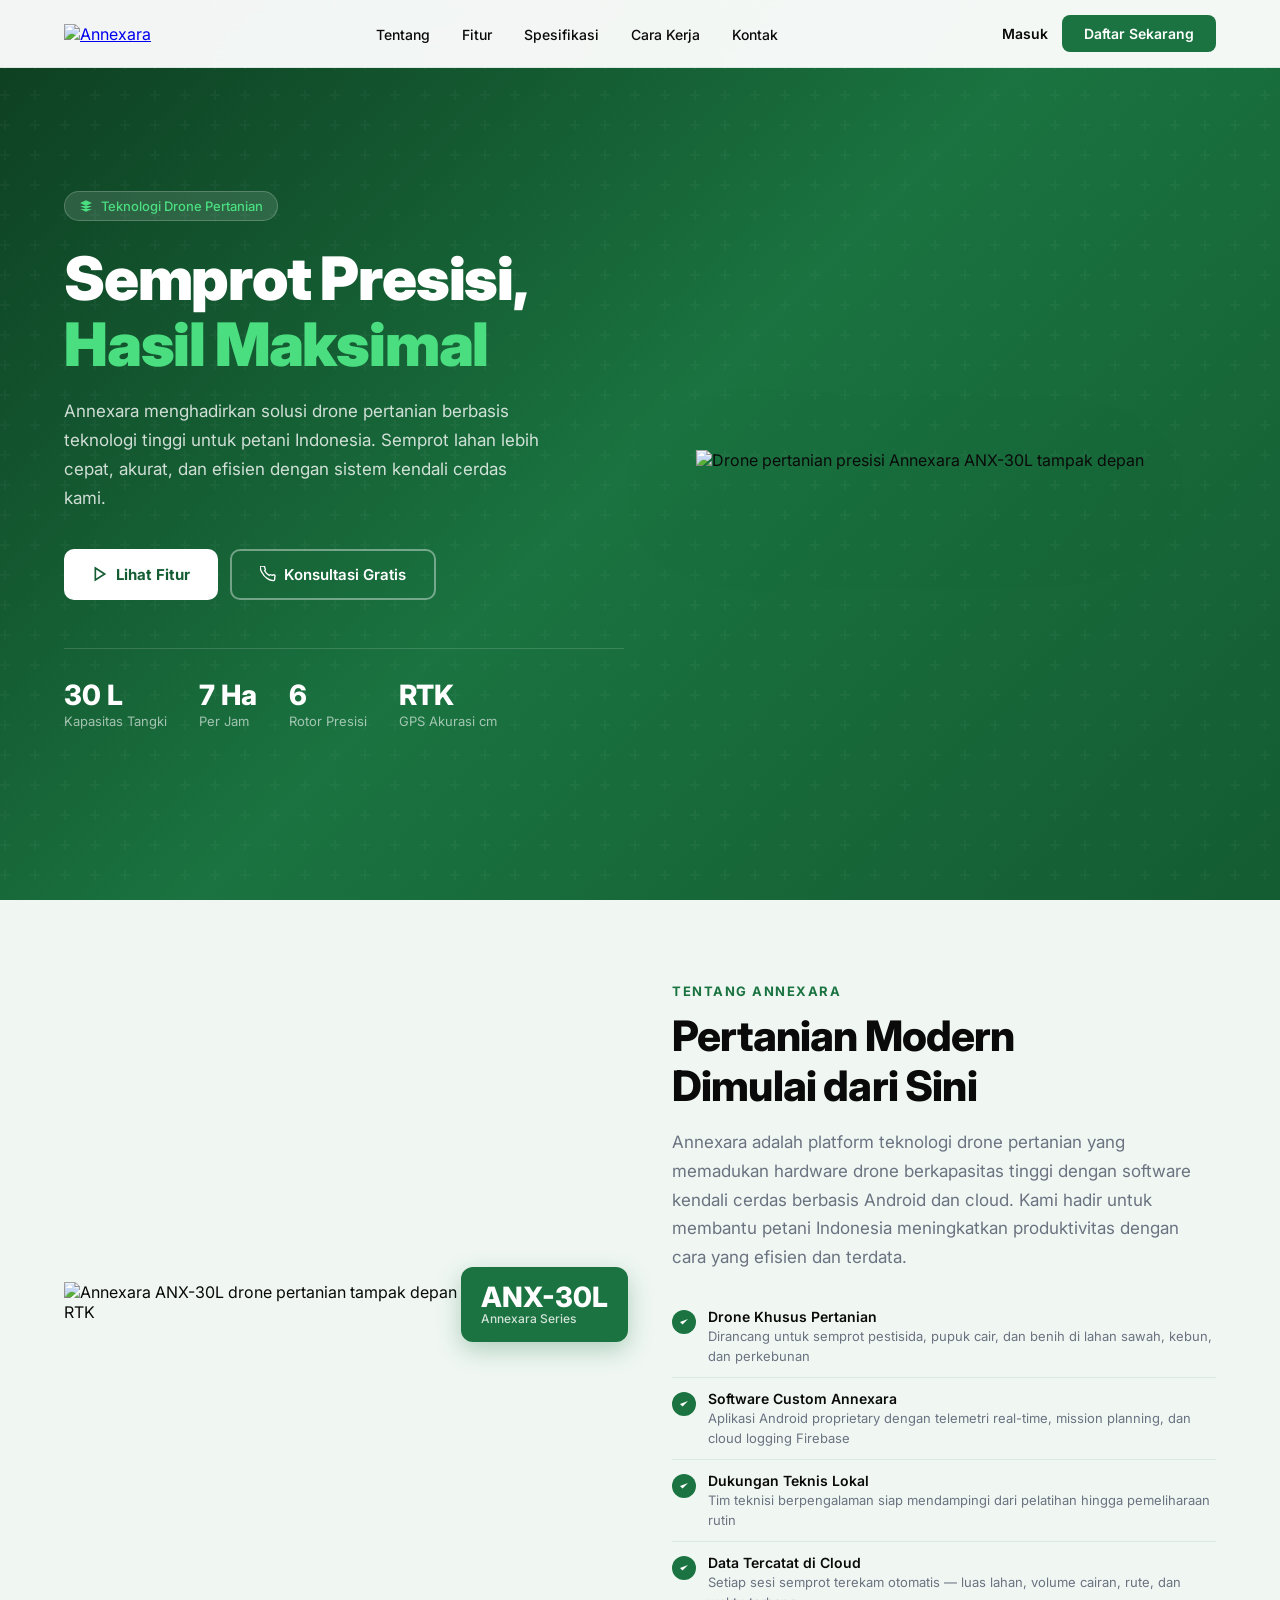
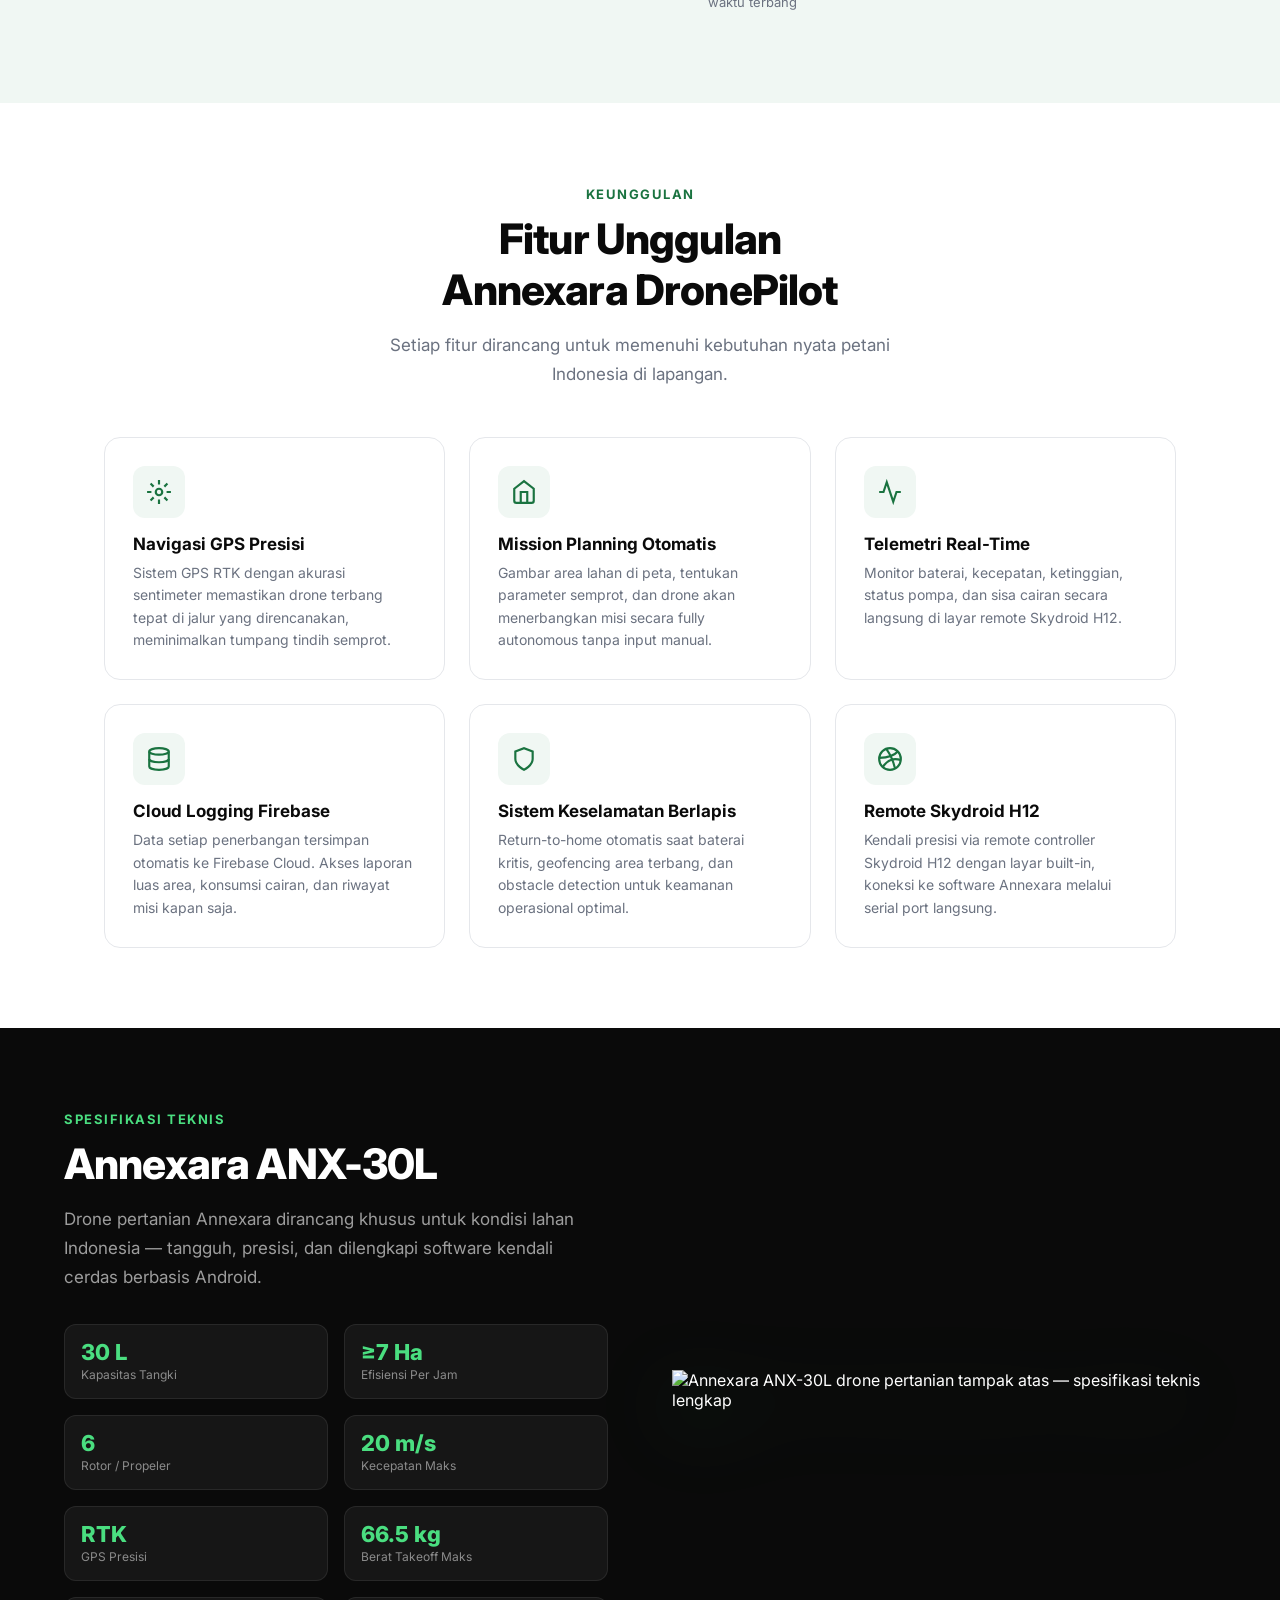
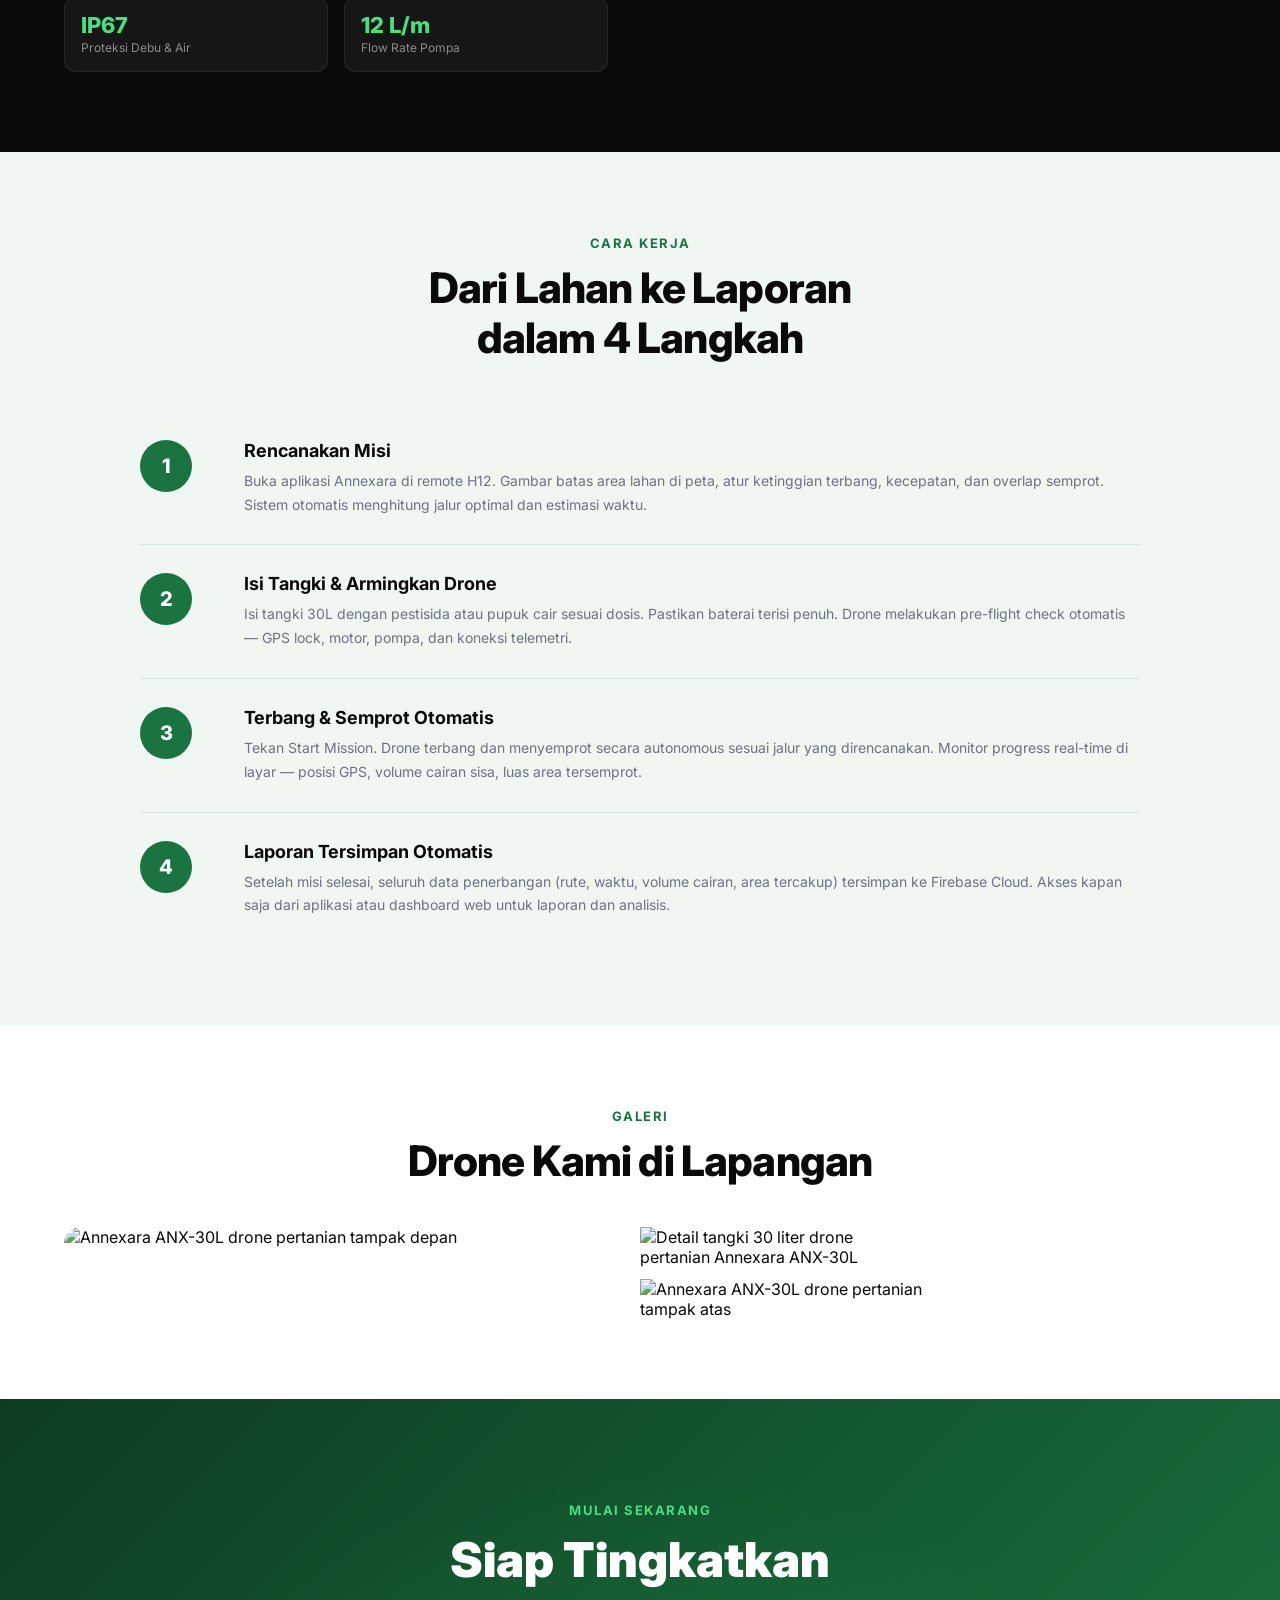
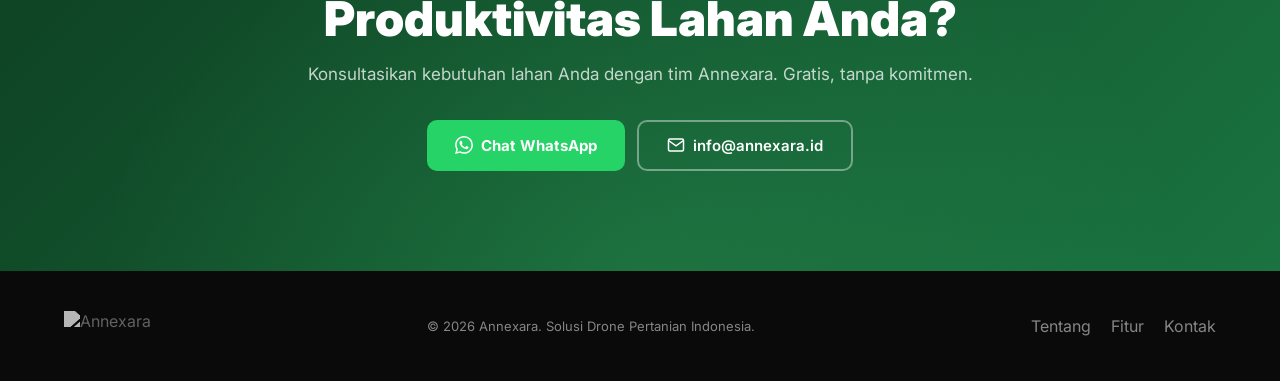
==== commit 6daf23f9: "feat(web): Firebase Auth registration & account pages Register/login/verify/forgot-password + Akun S" ====
--- a/index.html
+++ b/index.html
@@ -149,6 +149,28 @@
       text-decoration: none; transition: background 0.2s, transform 0.1s;
     }
     .nav-cta:hover { background: var(--green-dark); transform: translateY(-1px); }
+    /* auth nav */
+    .nav-auth { display: flex; align-items: center; gap: 14px; }
+    .nav-login { text-decoration: none; color: var(--black); font-size: 14px; font-weight: 600; }
+    .nav-login:hover { color: var(--green); }
+    .user-menu { position: relative; }
+    .user-btn {
+      display: flex; align-items: center; gap: 8px; cursor: pointer;
+      background: none; border: none; font: inherit; font-weight: 600; font-size: 14px; color: var(--black);
+    }
+    .user-avatar {
+      width: 28px; height: 28px; border-radius: 50%; background: var(--green); color: #fff;
+      display: flex; align-items: center; justify-content: center; font-size: 13px; font-weight: 700; text-transform: uppercase;
+    }
+    .user-dropdown {
+      position: absolute; right: 0; top: 42px; min-width: 180px;
+      background: #fff; border: 1px solid #e5e7eb; border-radius: 10px;
+      box-shadow: 0 8px 28px rgba(0,0,0,0.12); padding: 6px; display: flex; flex-direction: column;
+    }
+    .user-dropdown .ud-label { font-size: 11px; color: var(--gray); padding: 8px 10px 4px; }
+    .user-dropdown a { padding: 9px 10px; border-radius: 7px; text-decoration: none; color: var(--black); font-size: 14px; font-weight: 500; }
+    .user-dropdown a:hover { background: var(--green-pale); color: var(--green); }
+    .hidden { display: none !important; }
     .hamburger { display: none; flex-direction: column; gap: 5px; cursor: pointer; z-index: 200; }
     .hamburger span { width: 24px; height: 2px; background: var(--black); border-radius: 2px; transition: 0.3s; }
     .hamburger.open span:nth-child(1) { transform: translateY(7px) rotate(45deg); }
@@ -475,7 +497,18 @@
     <li><a href="#cara-kerja">Cara Kerja</a></li>
     <li><a href="#kontak">Kontak</a></li>
   </ul>
-  <a href="#kontak" class="nav-cta">Hubungi Kami</a>
+  <div class="nav-auth" id="navAuth">
+    <a href="/login.html" class="nav-login" id="guestLogin">Masuk</a>
+    <a href="/register.html" class="nav-cta" id="guestRegister">Daftar Sekarang</a>
+    <div class="user-menu hidden" id="userMenu">
+      <button class="user-btn" id="userBtn"><span class="user-avatar" id="userAvatar">A</span><span id="userName">user</span> ▾</button>
+      <div class="user-dropdown hidden" id="userDropdown">
+        <span class="ud-label">Masuk sebagai</span>
+        <a href="/dashboard.html">Akun Saya</a>
+        <a href="#" id="navLogout">Keluar</a>
+      </div>
+    </div>
+  </div>
   <div class="hamburger" id="hamburger">
     <span></span><span></span><span></span>
   </div>
@@ -815,5 +848,32 @@
     observer.observe(el);
   });
 </script>
+
+<!-- Auth state: swap Masuk/Daftar for a user dropdown when logged in -->
+<script type="module">
+  import { auth, db } from "/firebase-init.js";
+  import { onAuthStateChanged, signOut } from "https://www.gstatic.com/firebasejs/10.12.0/firebase-auth.js";
+  import { doc, getDoc } from "https://www.gstatic.com/firebasejs/10.12.0/firebase-firestore.js";
+
+  const $ = id => document.getElementById(id);
+  onAuthStateChanged(auth, async (user) => {
+    const loggedIn = user && user.emailVerified;
+    $('guestLogin').classList.toggle('hidden', loggedIn);
+    $('guestRegister').classList.toggle('hidden', loggedIn);
+    $('userMenu').classList.toggle('hidden', !loggedIn);
+    if (loggedIn) {
+      let name = user.email;
+      try { const s = await getDoc(doc(db, "users", user.uid)); if (s.exists()) name = s.data().username || name; } catch (_) {}
+      $('userName').textContent = name;
+      $('userAvatar').textContent = (name[0] || 'A');
+    }
+  });
+
+  $('userBtn').addEventListener('click', () => $('userDropdown').classList.toggle('hidden'));
+  document.addEventListener('click', (e) => {
+    if (!$('userMenu').contains(e.target)) $('userDropdown').classList.add('hidden');
+  });
+  $('navLogout').addEventListener('click', async (e) => { e.preventDefault(); await signOut(auth); location.reload(); });
+</script>
 </body>
 </html>
